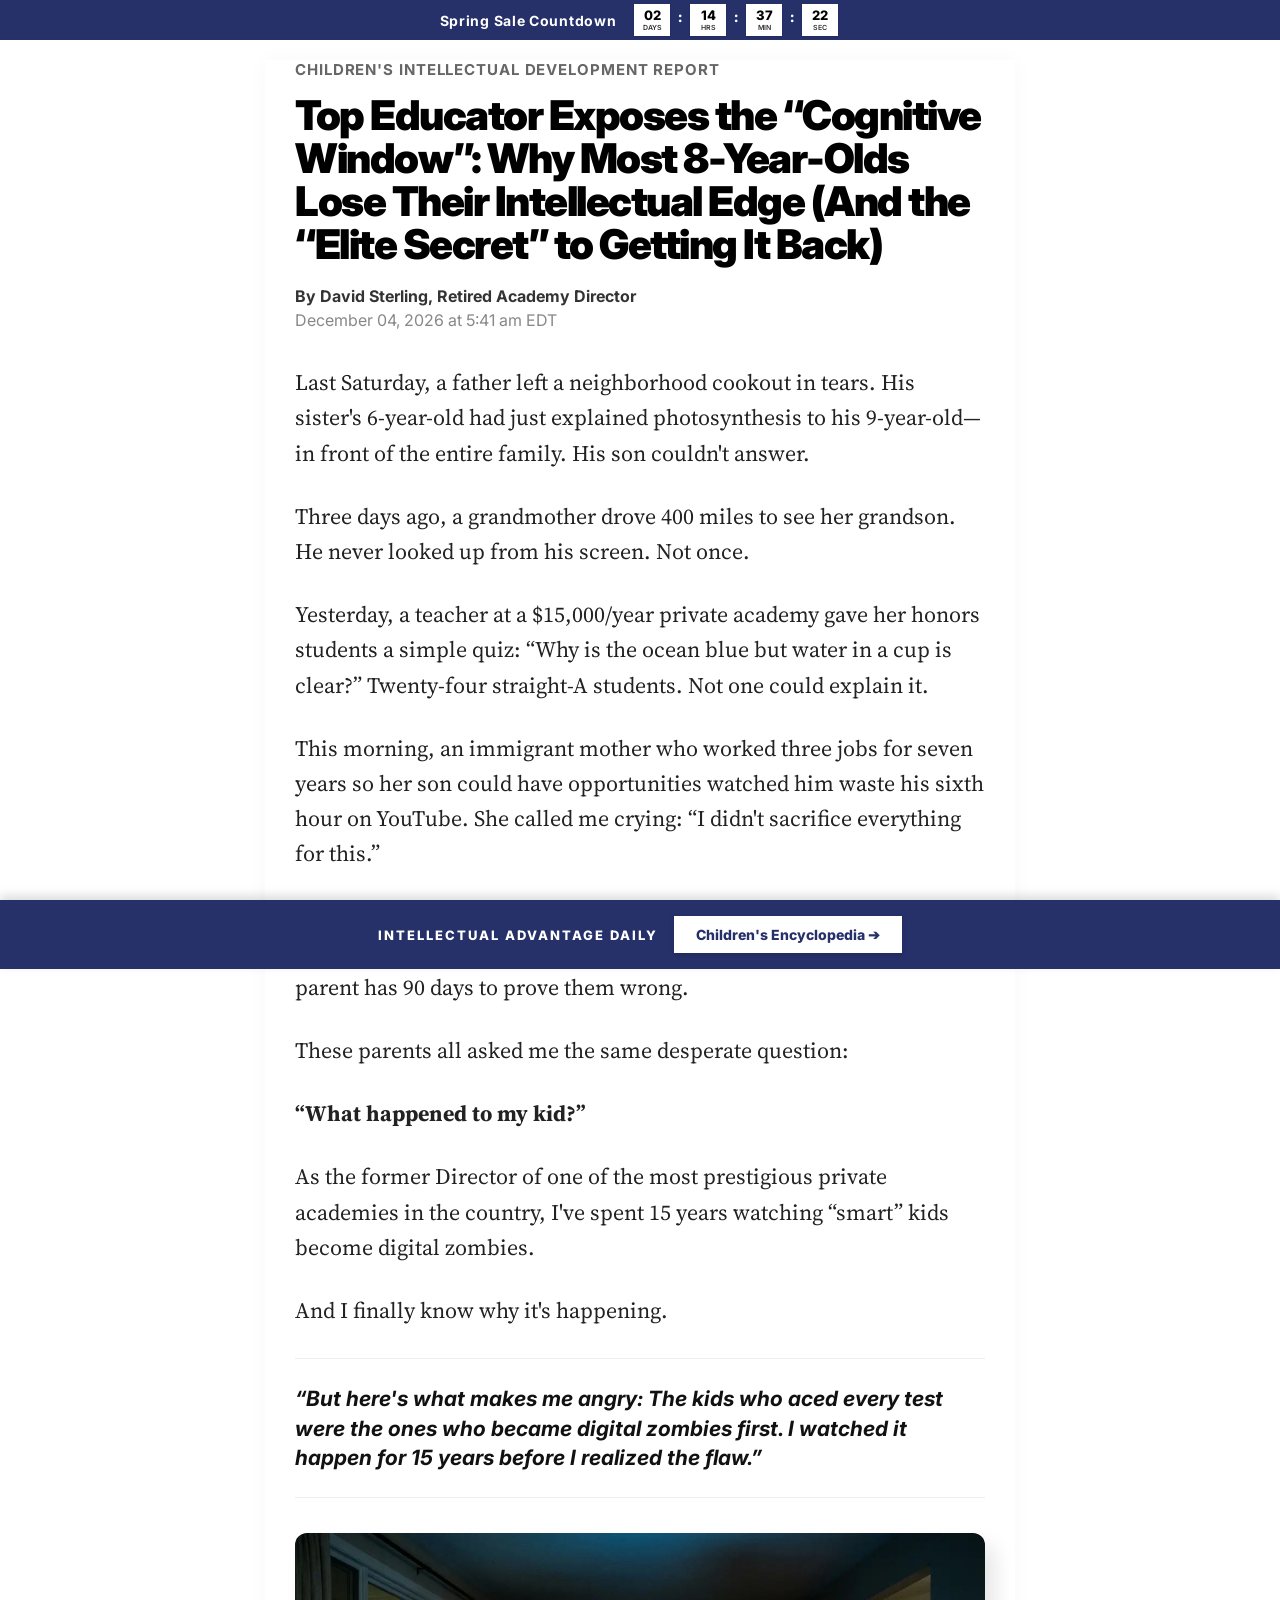
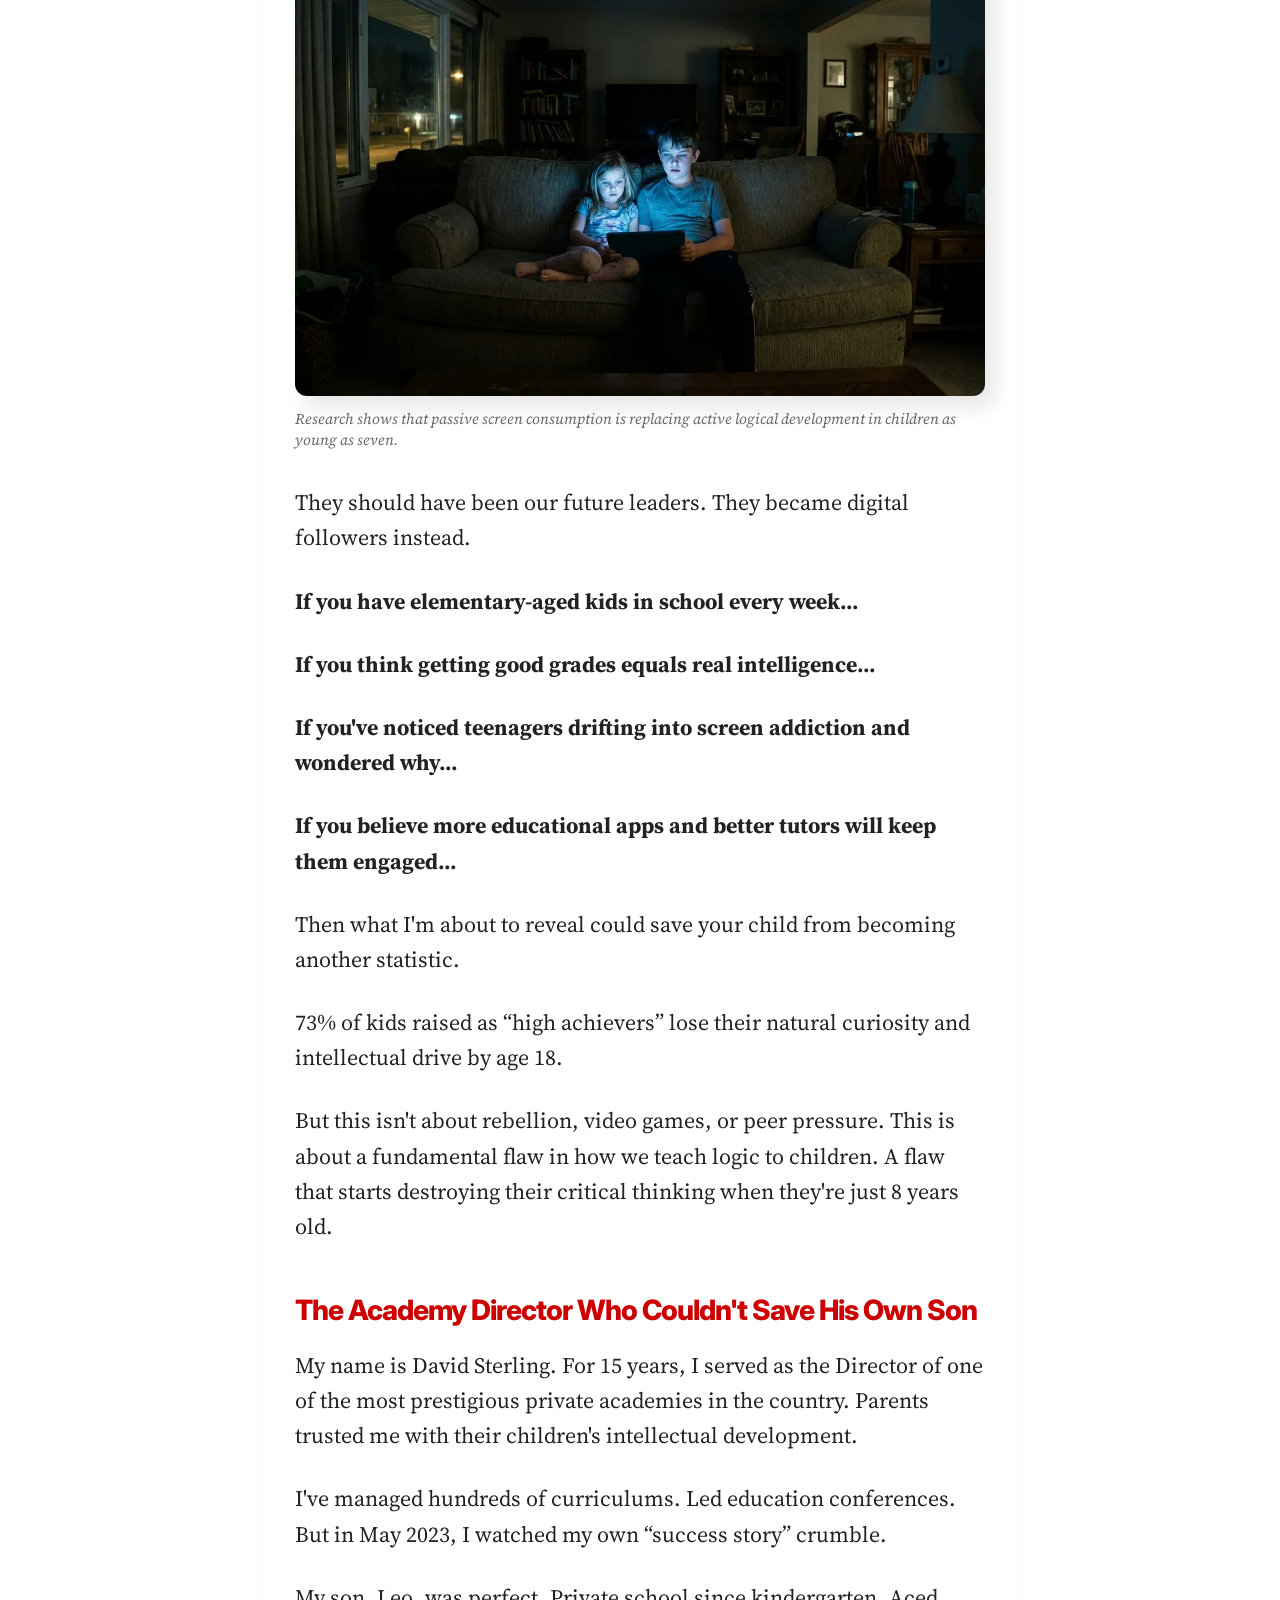
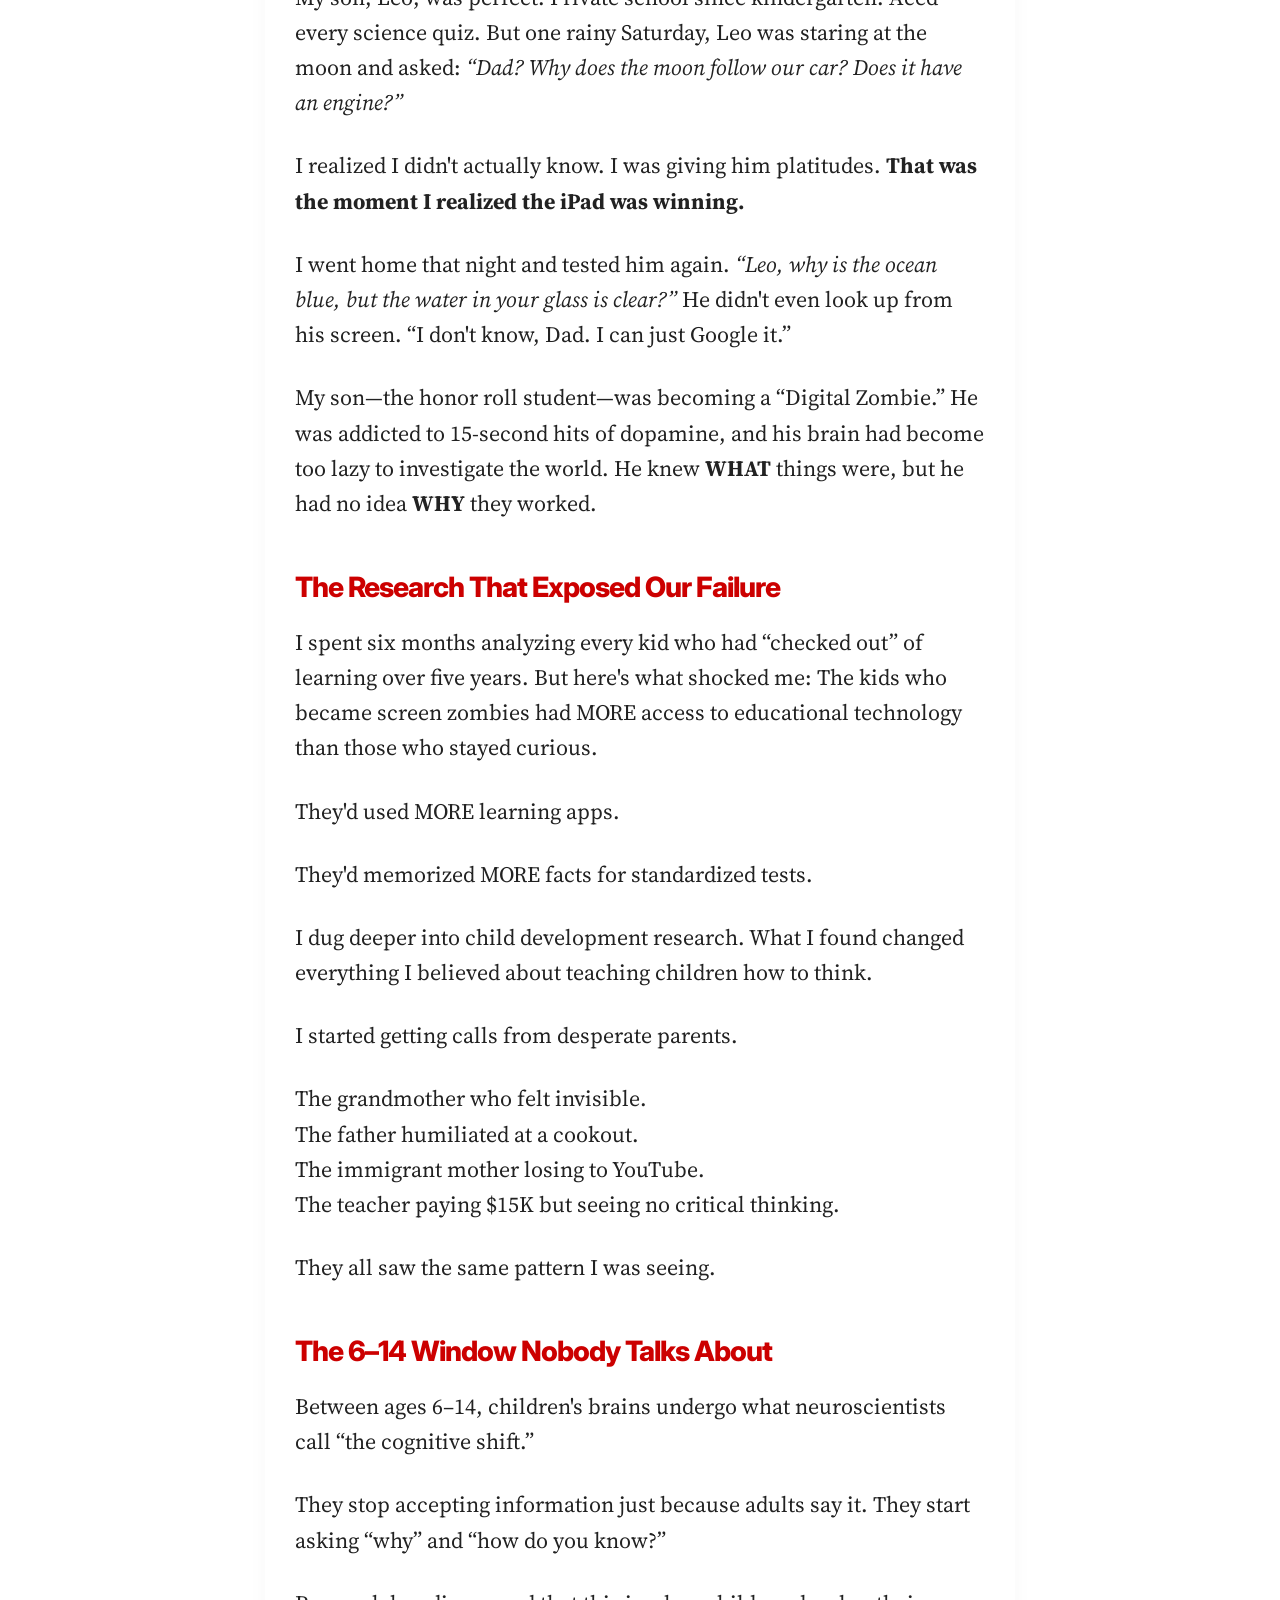
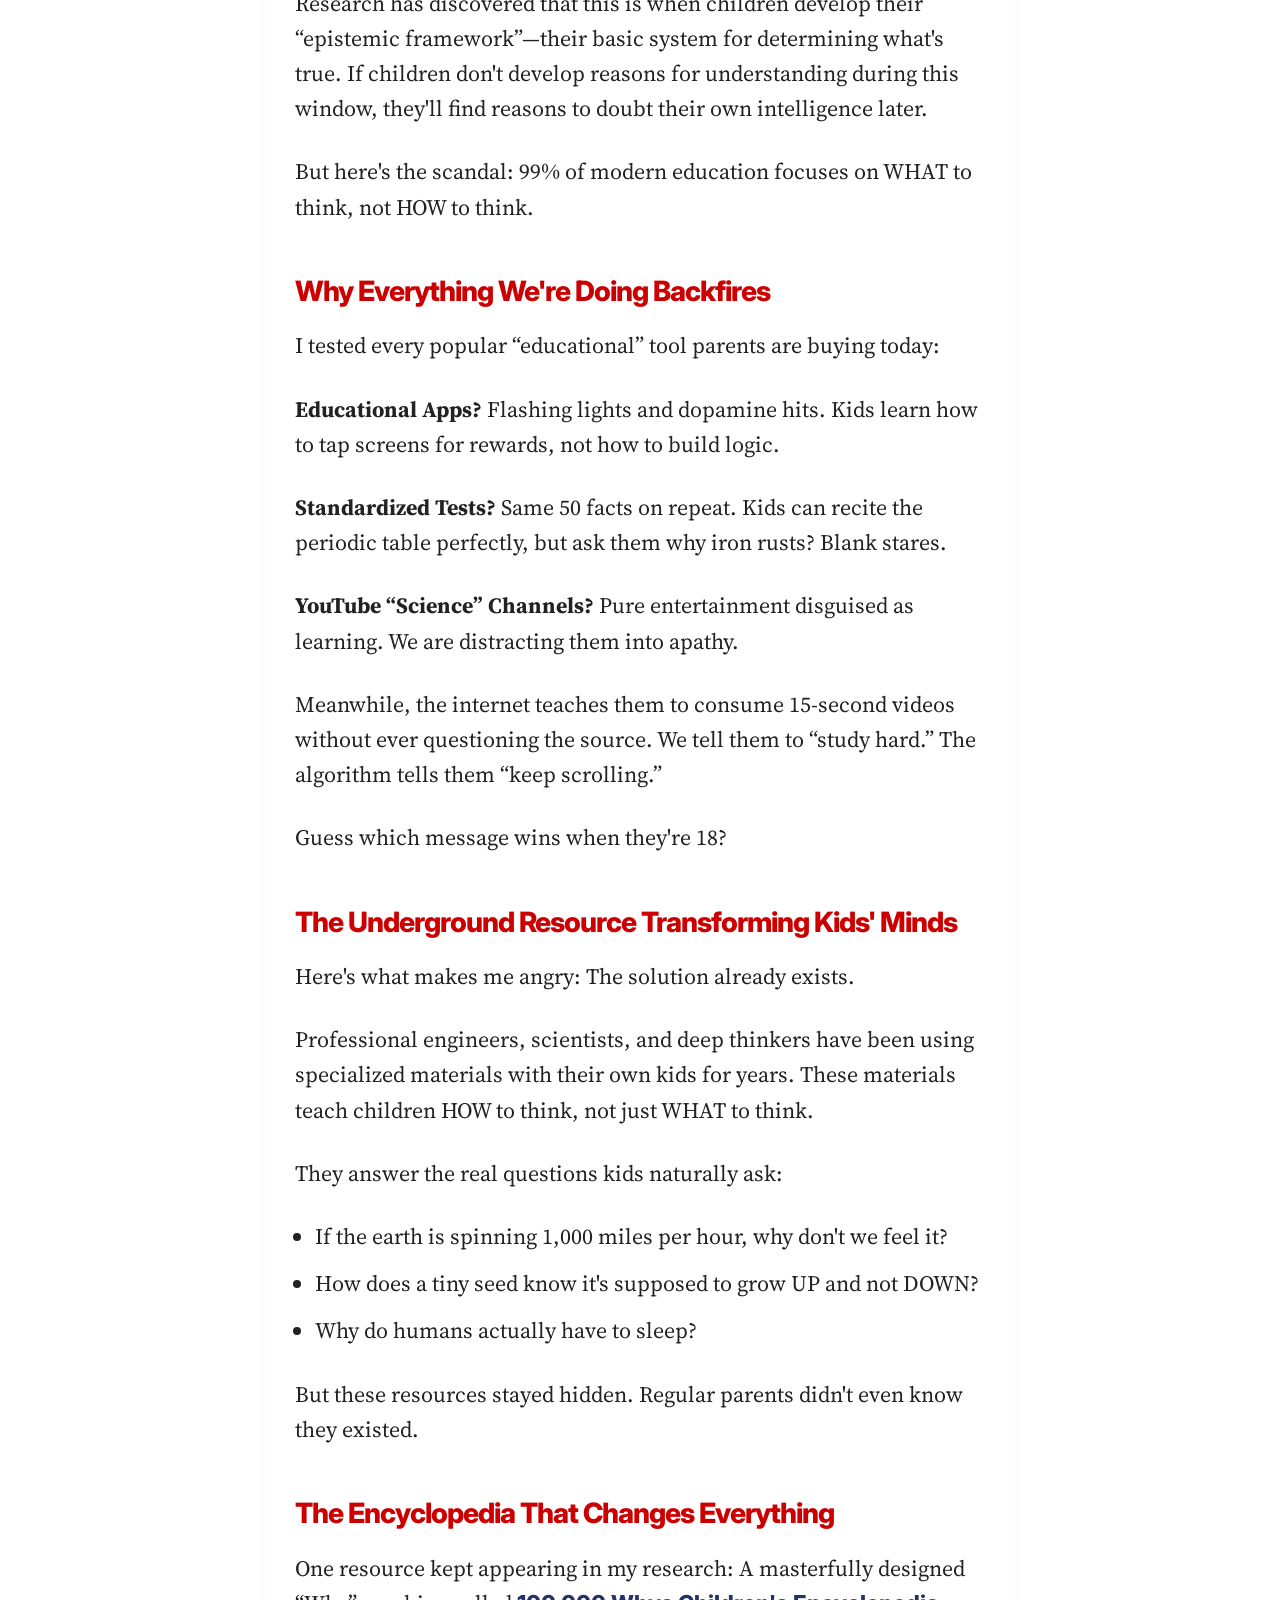
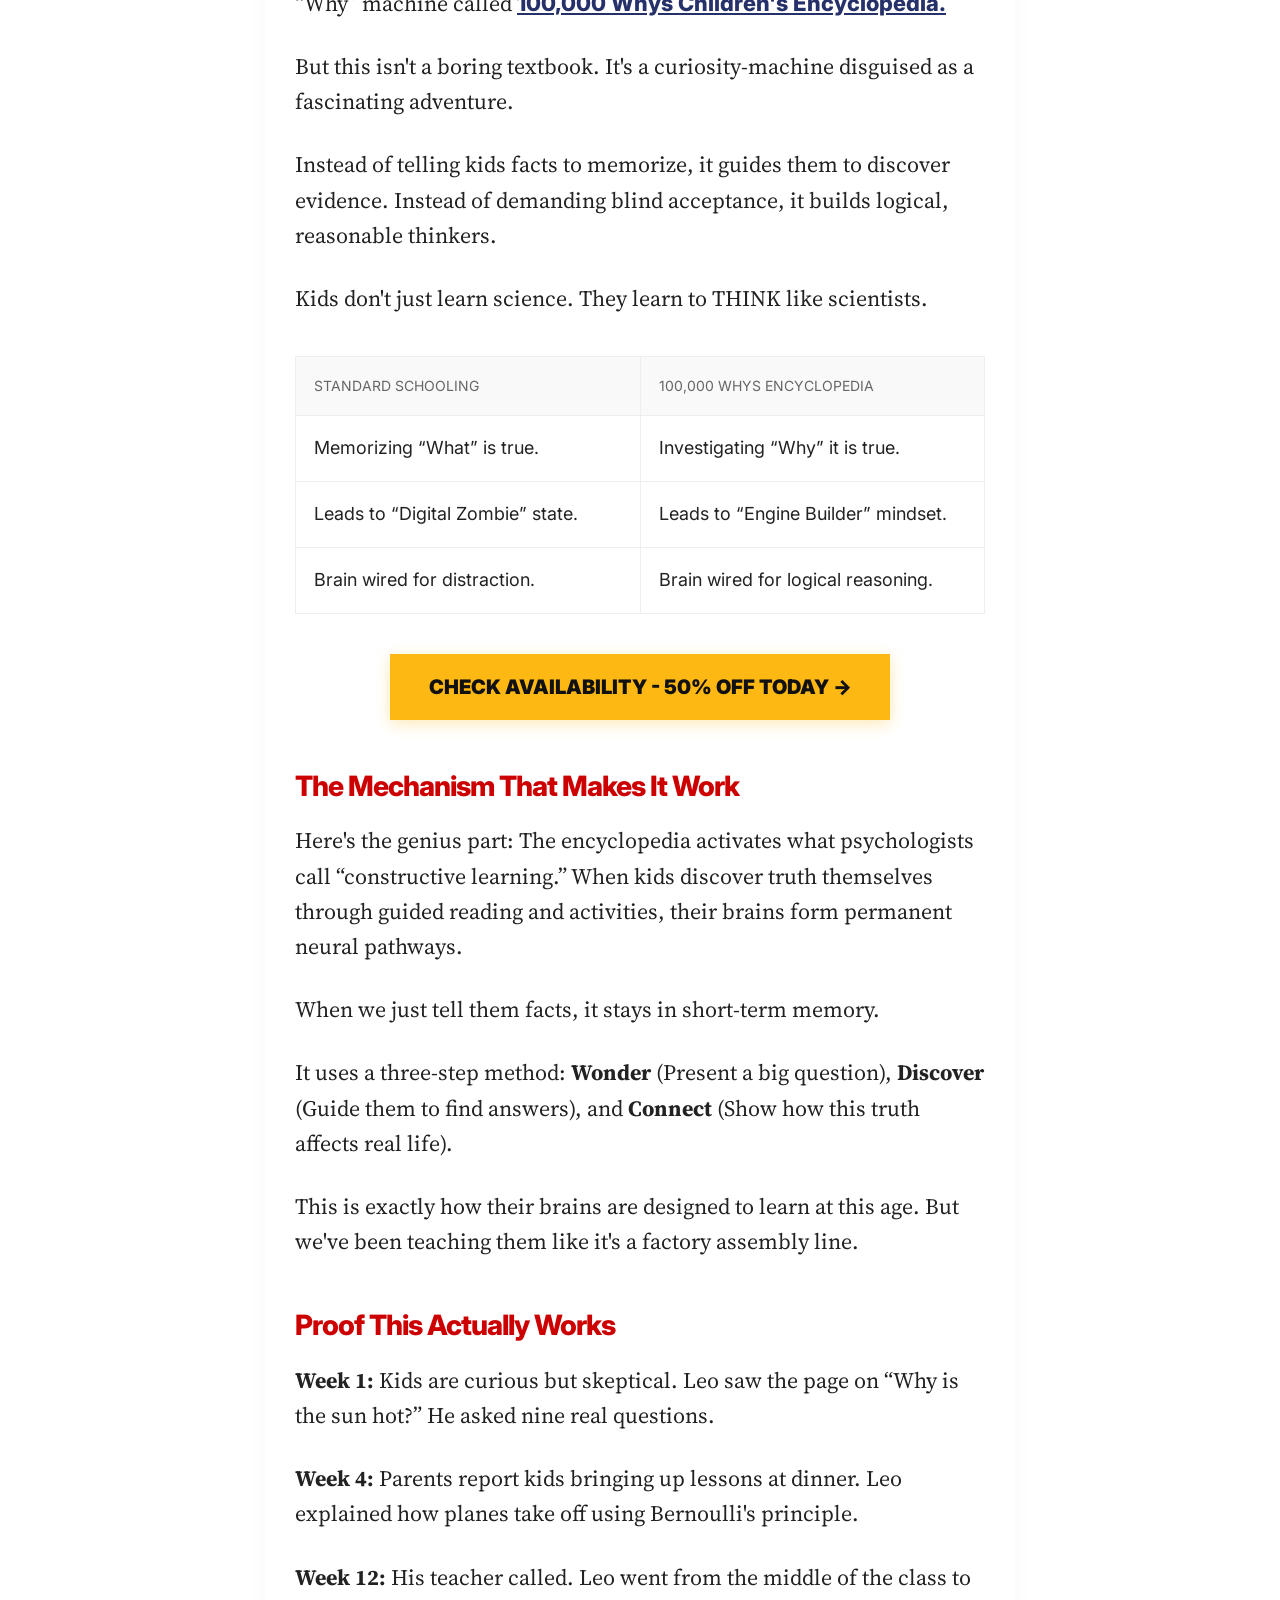
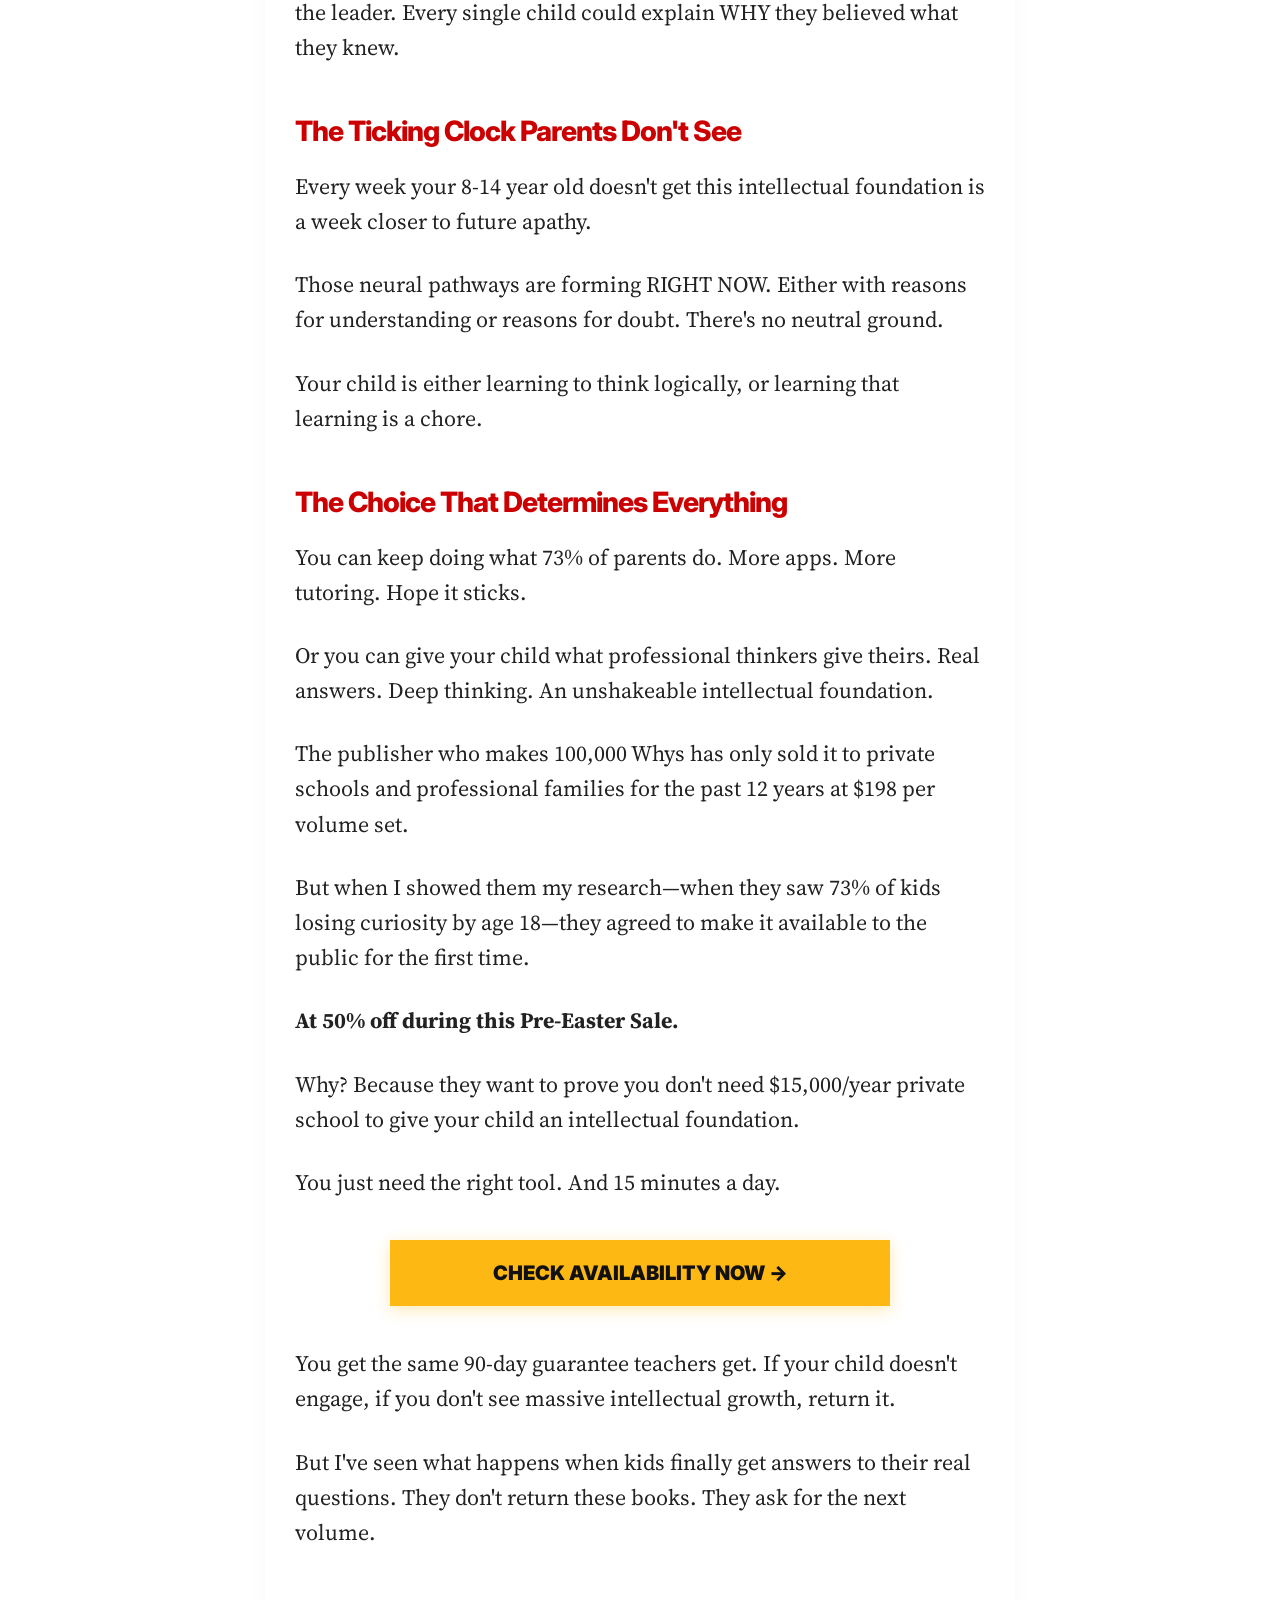
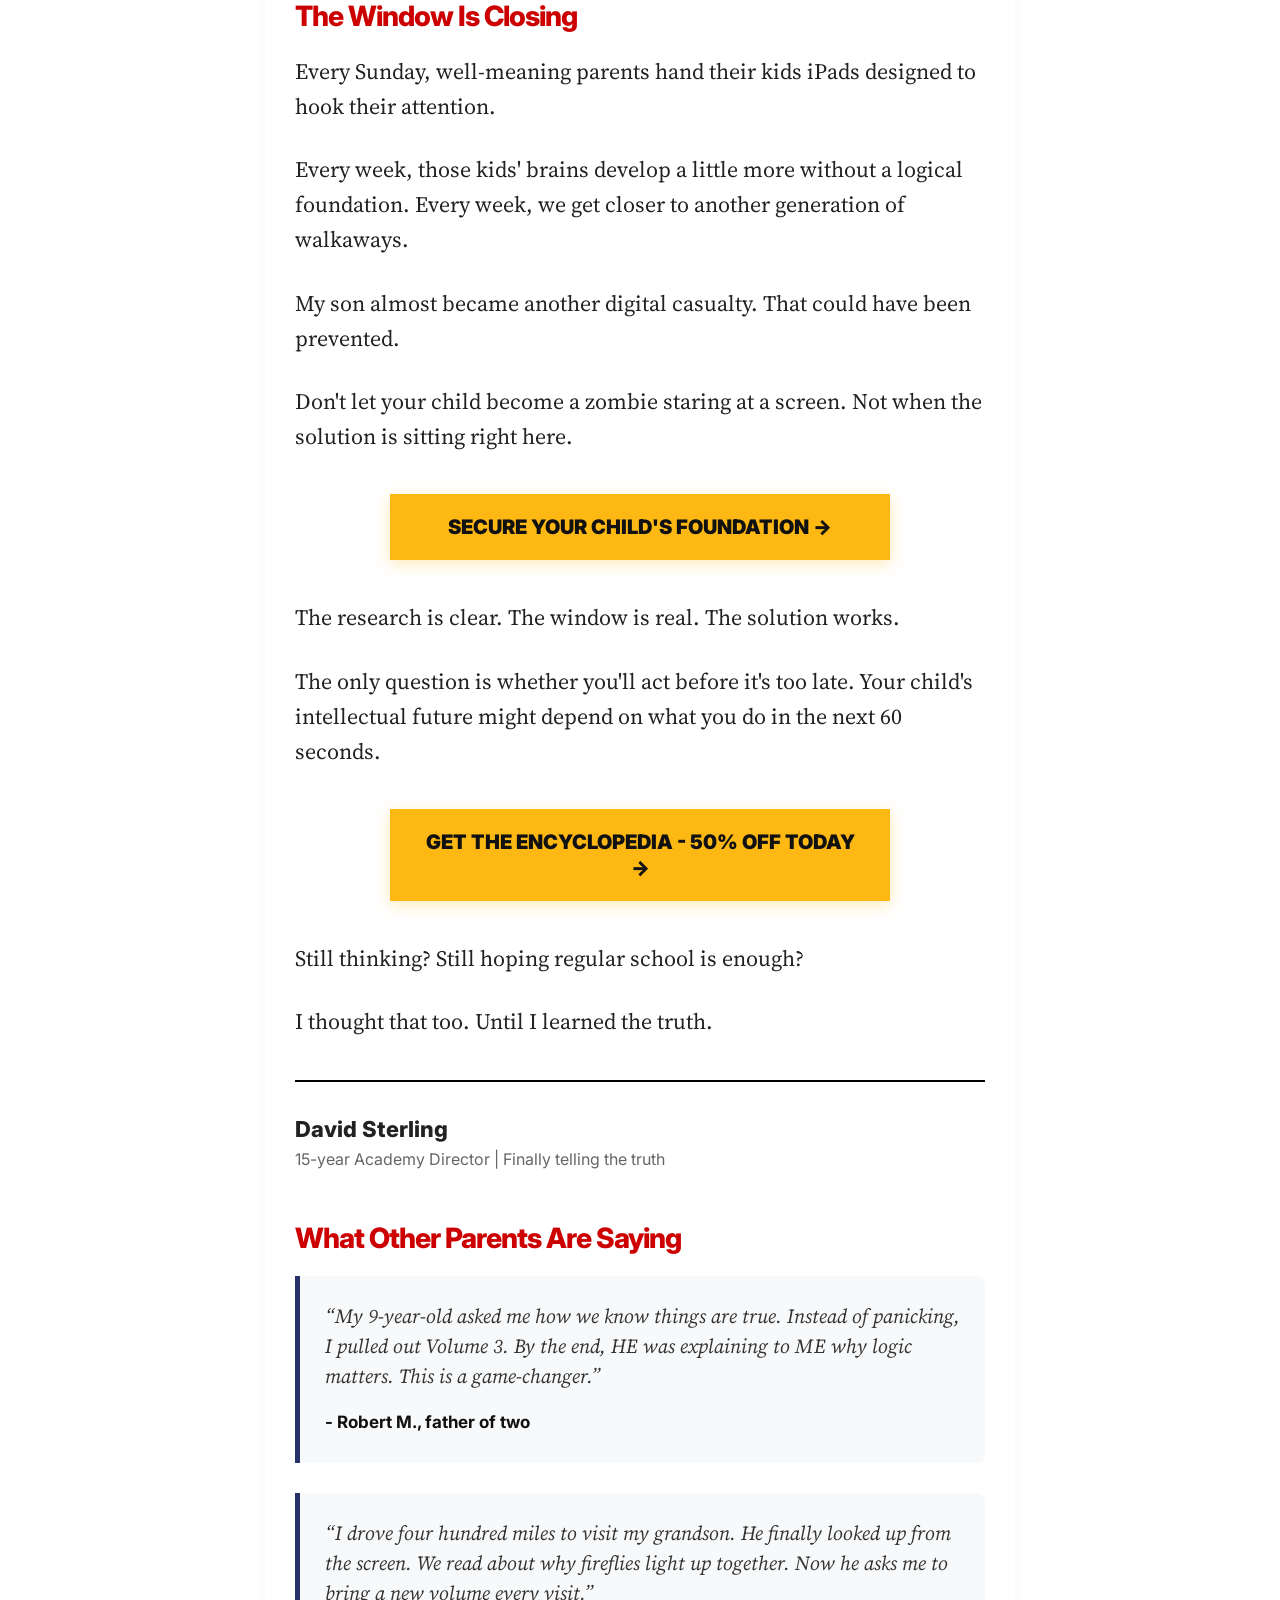
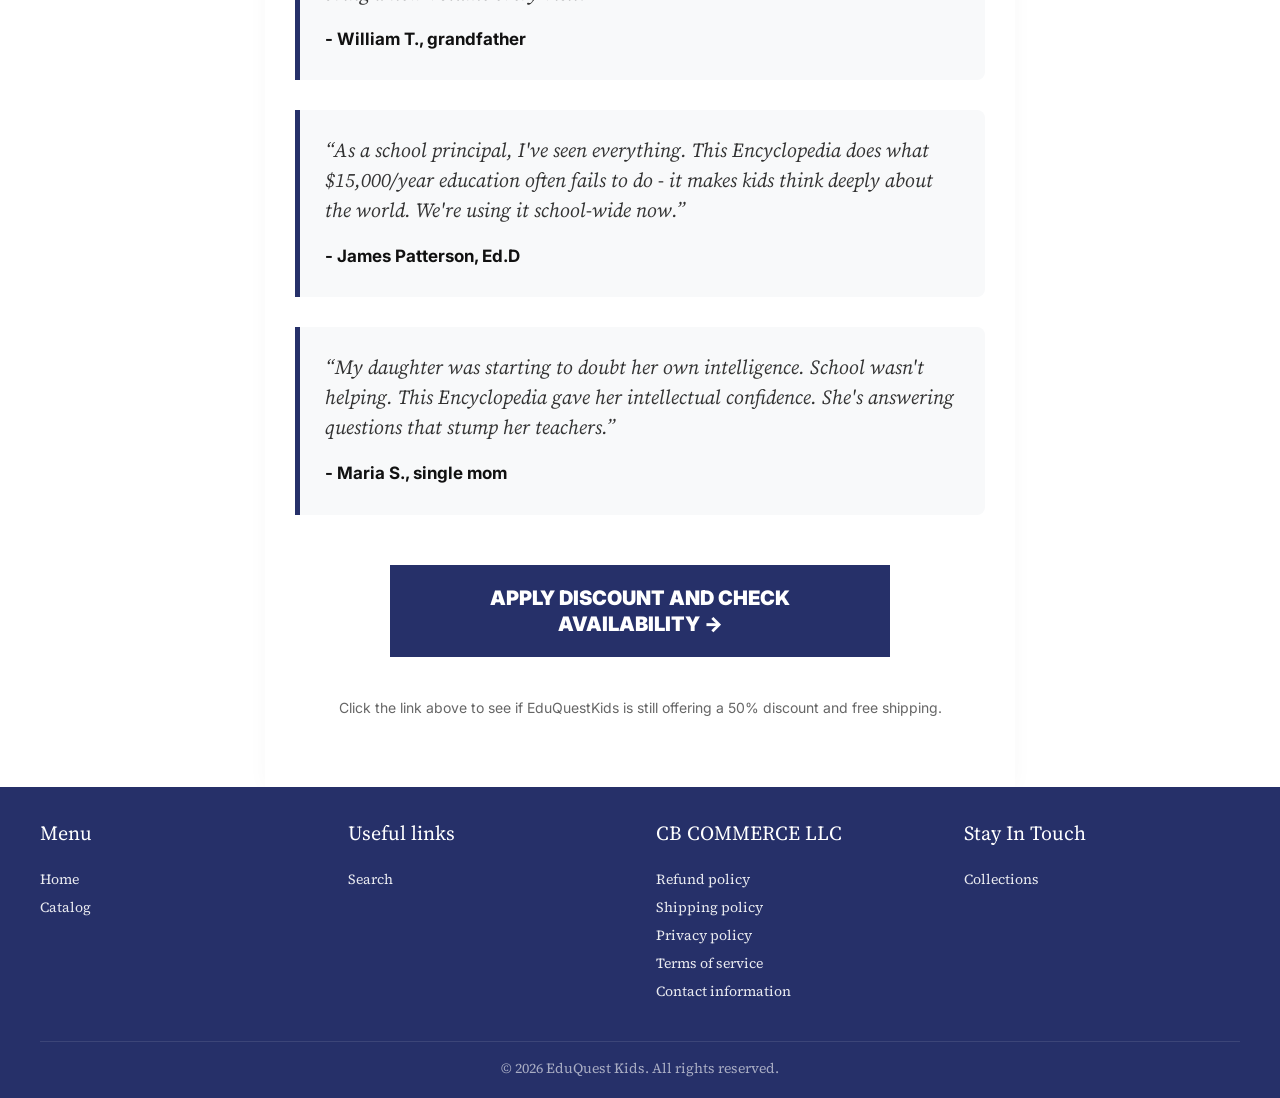
==== index.html @ 8c5467b7 "Initial commit" ====
<!DOCTYPE html>
<html lang="en">
<head>
  <meta charset="UTF-8">
  <meta name="viewport" content="width=device-width, initial-scale=1.0">
  <title>Intellectual Advantage Daily | EduQuest Kids</title>
  <meta name="description" content="Top Educator Exposes the Cognitive Window: Why Most 8-Year-Olds Lose Their Intellectual Edge">
  <link rel="stylesheet" href="css/style.css">
</head>
<body>

  <!-- Countdown Bar -->
  <div class="countdown-bar">
    <a href="https://eduquestkids.com/products/childrens-encyclopedia-100-000-whys-build-your-childs-ultimate-brain">
      <div class="countdown-inner">
        <div class="countdown-content">
          <span class="countdown-label">Spring Sale Countdown</span>
          <div class="timer-part">
            <div class="time-box">
              <span class="time-number">02</span>
              <span class="time-unit">Days</span>
            </div>
          </div>
          <span class="countdown-sep">:</span>
          <div class="timer-part">
            <div class="time-box">
              <span class="time-number">14</span>
              <span class="time-unit">Hrs</span>
            </div>
          </div>
          <span class="countdown-sep">:</span>
          <div class="timer-part">
            <div class="time-box">
              <span class="time-number">37</span>
              <span class="time-unit">Min</span>
            </div>
          </div>
          <span class="countdown-sep">:</span>
          <div class="timer-part">
            <div class="time-box">
              <span class="time-number">22</span>
              <span class="time-unit">Sec</span>
            </div>
          </div>
        </div>
      </div>
    </a>
  </div>

  <!-- Main Content Wrapper -->
  <div class="content-wrapper">
    <main class="main-content">

      <!-- Tag -->
      <span class="article-tag">Children's Intellectual Development Report</span>

      <!-- Headline -->
      <h1 class="headline">Top Educator Exposes the &ldquo;Cognitive Window&rdquo;: Why Most 8-Year-Olds Lose Their Intellectual Edge (And the &ldquo;Elite Secret&rdquo; to Getting It Back)</h1>

      <!-- Meta -->
      <div class="article-meta">
        <strong>By David Sterling, Retired Academy Director</strong>
        <span class="date" id="article-date"></span>
      </div>

      <!-- Opening paragraphs -->
      <div class="body-text">
        <p>Last Saturday, a father left a neighborhood cookout in tears. His sister's 6-year-old had just explained photosynthesis to his 9-year-old&mdash;in front of the entire family. His son couldn't answer.</p>

        <p>Three days ago, a grandmother drove 400 miles to see her grandson. He never looked up from his screen. Not once.</p>

        <p>Yesterday, a teacher at a $15,000/year private academy gave her honors students a simple quiz: &ldquo;Why is the ocean blue but water in a cup is clear?&rdquo; Twenty-four straight-A students. Not one could explain it.</p>

        <p>This morning, an immigrant mother who worked three jobs for seven years so her son could have opportunities watched him waste his sixth hour on YouTube. She called me crying: &ldquo;I didn't sacrifice everything for this.&rdquo;</p>

        <p>Last week, a parent got a call from their daughter's teacher: &ldquo;I'm recommending we hold Emma back. She can't think critically.&rdquo; The parent has 90 days to prove them wrong.</p>

        <p>These parents all asked me the same desperate question:</p>

        <p><strong>&ldquo;What happened to my kid?&rdquo;</strong></p>

        <p>As the former Director of one of the most prestigious private academies in the country, I've spent 15 years watching &ldquo;smart&rdquo; kids become digital zombies.</p>

        <p>And I finally know why it's happening.</p>
      </div>

      <!-- Quote Box -->
      <blockquote>&ldquo;But here's what makes me angry: The kids who aced every test were the ones who became digital zombies first. I watched it happen for 15 years before I realized the flaw.&rdquo;</blockquote>

      <!-- Image -->
      <figure class="article-image">
        <img src="images/kids-tablets.webp" alt="Kids looking at tablets" width="690" height="463">
        <figcaption>Research shows that passive screen consumption is replacing active logical development in children as young as seven.</figcaption>
      </figure>

      <!-- Main body content -->
      <div class="body-text">
        <p>They should have been our future leaders. They became digital followers instead.</p>

        <p><strong>If you have elementary-aged kids in school every week...</strong></p>
        <p><strong>If you think getting good grades equals real intelligence...</strong></p>
        <p><strong>If you've noticed teenagers drifting into screen addiction and wondered why...</strong></p>
        <p><strong>If you believe more educational apps and better tutors will keep them engaged...</strong></p>

        <p>Then what I'm about to reveal could save your child from becoming another statistic.</p>

        <p>73% of kids raised as &ldquo;high achievers&rdquo; lose their natural curiosity and intellectual drive by age 18.</p>

        <p>But this isn't about rebellion, video games, or peer pressure. This is about a fundamental flaw in how we teach logic to children. A flaw that starts destroying their critical thinking when they're just 8 years old.</p>

        <h2 class="subheading">The Academy Director Who Couldn't Save His Own Son</h2>

        <p>My name is David Sterling. For 15 years, I served as the Director of one of the most prestigious private academies in the country. Parents trusted me with their children's intellectual development.</p>

        <p>I've managed hundreds of curriculums. Led education conferences. But in May 2023, I watched my own &ldquo;success story&rdquo; crumble.</p>

        <p>My son, Leo, was perfect. Private school since kindergarten. Aced every science quiz. But one rainy Saturday, Leo was staring at the moon and asked: <em>&ldquo;Dad? Why does the moon follow our car? Does it have an engine?&rdquo;</em></p>

        <p>I realized I didn't actually know. I was giving him platitudes. <strong>That was the moment I realized the iPad was winning.</strong></p>

        <p>I went home that night and tested him again. <em>&ldquo;Leo, why is the ocean blue, but the water in your glass is clear?&rdquo;</em> He didn't even look up from his screen. &ldquo;I don't know, Dad. I can just Google it.&rdquo;</p>

        <p>My son&mdash;the honor roll student&mdash;was becoming a &ldquo;Digital Zombie.&rdquo; He was addicted to 15-second hits of dopamine, and his brain had become too lazy to investigate the world. He knew <strong>WHAT</strong> things were, but he had no idea <strong>WHY</strong> they worked.</p>

        <h2 class="subheading">The Research That Exposed Our Failure</h2>

        <p>I spent six months analyzing every kid who had &ldquo;checked out&rdquo; of learning over five years. But here's what shocked me: The kids who became screen zombies had MORE access to educational technology than those who stayed curious.</p>

        <p>They'd used MORE learning apps.</p>
        <p>They'd memorized MORE facts for standardized tests.</p>

        <p>I dug deeper into child development research. What I found changed everything I believed about teaching children how to think.</p>

        <p>I started getting calls from desperate parents.</p>

        <p>The grandmother who felt invisible.<br>
        The father humiliated at a cookout.<br>
        The immigrant mother losing to YouTube.<br>
        The teacher paying $15K but seeing no critical thinking.</p>

        <p>They all saw the same pattern I was seeing.</p>

        <h2 class="subheading">The 6&ndash;14 Window Nobody Talks About</h2>

        <p>Between ages 6&ndash;14, children's brains undergo what neuroscientists call &ldquo;the cognitive shift.&rdquo;</p>

        <p>They stop accepting information just because adults say it. They start asking &ldquo;why&rdquo; and &ldquo;how do you know?&rdquo;</p>

        <p>Research has discovered that this is when children develop their &ldquo;epistemic framework&rdquo;&mdash;their basic system for determining what's true. If children don't develop reasons for understanding during this window, they'll find reasons to doubt their own intelligence later.</p>

        <p>But here's the scandal: 99% of modern education focuses on WHAT to think, not HOW to think.</p>

        <h2 class="subheading">Why Everything We're Doing Backfires</h2>

        <p>I tested every popular &ldquo;educational&rdquo; tool parents are buying today:</p>

        <p><strong>Educational Apps?</strong> Flashing lights and dopamine hits. Kids learn how to tap screens for rewards, not how to build logic.</p>

        <p><strong>Standardized Tests?</strong> Same 50 facts on repeat. Kids can recite the periodic table perfectly, but ask them why iron rusts? Blank stares.</p>

        <p><strong>YouTube &ldquo;Science&rdquo; Channels?</strong> Pure entertainment disguised as learning. We are distracting them into apathy.</p>

        <p>Meanwhile, the internet teaches them to consume 15-second videos without ever questioning the source. We tell them to &ldquo;study hard.&rdquo; The algorithm tells them &ldquo;keep scrolling.&rdquo;</p>

        <p>Guess which message wins when they're 18?</p>

        <h2 class="subheading">The Underground Resource Transforming Kids' Minds</h2>

        <p>Here's what makes me angry: The solution already exists.</p>

        <p>Professional engineers, scientists, and deep thinkers have been using specialized materials with their own kids for years. These materials teach children HOW to think, not just WHAT to think.</p>

        <p>They answer the real questions kids naturally ask:</p>
        <ul>
          <li>If the earth is spinning 1,000 miles per hour, why don't we feel it?</li>
          <li>How does a tiny seed know it's supposed to grow UP and not DOWN?</li>
          <li>Why do humans actually have to sleep?</li>
        </ul>

        <p>But these resources stayed hidden. Regular parents didn't even know they existed.</p>

        <h2 class="subheading">The Encyclopedia That Changes Everything</h2>

        <p>One resource kept appearing in my research: A masterfully designed &ldquo;Why&rdquo; machine called <a class="text-link" href="https://eduquestkids.com/products/childrens-encyclopedia-100-000-whys-build-your-childs-ultimate-brain">100,000 Whys Children's Encyclopedia.</a></p>

        <p>But this isn't a boring textbook. It's a curiosity-machine disguised as a fascinating adventure.</p>

        <p>Instead of telling kids facts to memorize, it guides them to discover evidence. Instead of demanding blind acceptance, it builds logical, reasonable thinkers.</p>

        <p>Kids don't just learn science. They learn to THINK like scientists.</p>

        <!-- Comparison Table -->
        <table class="comparison-table">
          <thead>
            <tr>
              <th>Standard Schooling</th>
              <th>100,000 Whys Encyclopedia</th>
            </tr>
          </thead>
          <tbody>
            <tr>
              <td>Memorizing &ldquo;What&rdquo; is true.</td>
              <td>Investigating &ldquo;Why&rdquo; it is true.</td>
            </tr>
            <tr>
              <td>Leads to &ldquo;Digital Zombie&rdquo; state.</td>
              <td>Leads to &ldquo;Engine Builder&rdquo; mindset.</td>
            </tr>
            <tr>
              <td>Brain wired for distraction.</td>
              <td>Brain wired for logical reasoning.</td>
            </tr>
          </tbody>
        </table>

        <!-- CTA 1 -->
        <div class="cta-wrapper">
          <a class="cta-btn gold" href="https://eduquestkids.com/products/childrens-encyclopedia-100-000-whys-build-your-childs-ultimate-brain">CHECK AVAILABILITY - 50% OFF TODAY &rarr;</a>
        </div>

        <h2 class="subheading">The Mechanism That Makes It Work</h2>

        <p>Here's the genius part: The encyclopedia activates what psychologists call &ldquo;constructive learning.&rdquo; When kids discover truth themselves through guided reading and activities, their brains form permanent neural pathways.</p>

        <p>When we just tell them facts, it stays in short-term memory.</p>

        <p>It uses a three-step method: <strong>Wonder</strong> (Present a big question), <strong>Discover</strong> (Guide them to find answers), and <strong>Connect</strong> (Show how this truth affects real life).</p>

        <p>This is exactly how their brains are designed to learn at this age. But we've been teaching them like it's a factory assembly line.</p>

        <h2 class="subheading">Proof This Actually Works</h2>

        <p><strong>Week 1:</strong> Kids are curious but skeptical. Leo saw the page on &ldquo;Why is the sun hot?&rdquo; He asked nine real questions.</p>
        <p><strong>Week 4:</strong> Parents report kids bringing up lessons at dinner. Leo explained how planes take off using Bernoulli's principle.</p>
        <p><strong>Week 12:</strong> His teacher called. Leo went from the middle of the class to the leader. Every single child could explain WHY they believed what they knew.</p>

        <h2 class="subheading">The Ticking Clock Parents Don't See</h2>

        <p>Every week your 8-14 year old doesn't get this intellectual foundation is a week closer to future apathy.</p>

        <p>Those neural pathways are forming RIGHT NOW. Either with reasons for understanding or reasons for doubt. There's no neutral ground.</p>

        <p>Your child is either learning to think logically, or learning that learning is a chore.</p>

        <h2 class="subheading">The Choice That Determines Everything</h2>

        <p>You can keep doing what 73% of parents do. More apps. More tutoring. Hope it sticks.</p>

        <p>Or you can give your child what professional thinkers give theirs. Real answers. Deep thinking. An unshakeable intellectual foundation.</p>

        <p>The publisher who makes 100,000 Whys has only sold it to private schools and professional families for the past 12 years at $198 per volume set.</p>

        <p>But when I showed them my research&mdash;when they saw 73% of kids losing curiosity by age 18&mdash;they agreed to make it available to the public for the first time.</p>

        <p><strong>At 50% off during this Pre-Easter Sale.</strong></p>

        <p>Why? Because they want to prove you don't need $15,000/year private school to give your child an intellectual foundation.</p>

        <p>You just need the right tool. And 15 minutes a day.</p>

        <!-- CTA 2 -->
        <div class="cta-wrapper">
          <a class="cta-btn gold" href="https://eduquestkids.com/products/childrens-encyclopedia-100-000-whys-build-your-childs-ultimate-brain">CHECK AVAILABILITY NOW &rarr;</a>
        </div>

        <p>You get the same 90-day guarantee teachers get. If your child doesn't engage, if you don't see massive intellectual growth, return it.</p>

        <p>But I've seen what happens when kids finally get answers to their real questions. They don't return these books. They ask for the next volume.</p>

        <h2 class="subheading">The Window Is Closing</h2>

        <p>Every Sunday, well-meaning parents hand their kids iPads designed to hook their attention.</p>

        <p>Every week, those kids' brains develop a little more without a logical foundation. Every week, we get closer to another generation of walkaways.</p>

        <p>My son almost became another digital casualty. That could have been prevented.</p>

        <p>Don't let your child become a zombie staring at a screen. Not when the solution is sitting right here.</p>

        <!-- CTA 3 -->
        <div class="cta-wrapper">
          <a class="cta-btn gold" href="https://eduquestkids.com/products/childrens-encyclopedia-100-000-whys-build-your-childs-ultimate-brain">SECURE YOUR CHILD'S FOUNDATION &rarr;</a>
        </div>

        <p>The research is clear. The window is real. The solution works.</p>

        <p>The only question is whether you'll act before it's too late. Your child's intellectual future might depend on what you do in the next 60 seconds.</p>

        <!-- CTA 4 -->
        <div class="cta-wrapper">
          <a class="cta-btn gold" href="https://eduquestkids.com/products/childrens-encyclopedia-100-000-whys-build-your-childs-ultimate-brain">GET THE ENCYCLOPEDIA - 50% OFF TODAY &rarr;</a>
        </div>

        <p>Still thinking? Still hoping regular school is enough?</p>
        <p>I thought that too. Until I learned the truth.</p>

        <!-- Signature -->
        <div class="signature">
          <h4>David Sterling</h4>
          <p>15-year Academy Director | Finally telling the truth</p>
        </div>

        <!-- Testimonials -->
        <h2 class="subheading">What Other Parents Are Saying</h2>

        <div class="testimonial-card">
          <span class="text">&ldquo;My 9-year-old asked me how we know things are true. Instead of panicking, I pulled out Volume 3. By the end, HE was explaining to ME why logic matters. This is a game-changer.&rdquo;</span>
          <span class="author">- Robert M., father of two</span>
        </div>

        <div class="testimonial-card">
          <span class="text">&ldquo;I drove four hundred miles to visit my grandson. He finally looked up from the screen. We read about why fireflies light up together. Now he asks me to bring a new volume every visit.&rdquo;</span>
          <span class="author">- William T., grandfather</span>
        </div>

        <div class="testimonial-card">
          <span class="text">&ldquo;As a school principal, I've seen everything. This Encyclopedia does what $15,000/year education often fails to do - it makes kids think deeply about the world. We're using it school-wide now.&rdquo;</span>
          <span class="author">- James Patterson, Ed.D</span>
        </div>

        <div class="testimonial-card">
          <span class="text">&ldquo;My daughter was starting to doubt her own intelligence. School wasn't helping. This Encyclopedia gave her intellectual confidence. She's answering questions that stump her teachers.&rdquo;</span>
          <span class="author">- Maria S., single mom</span>
        </div>

        <!-- CTA 5 (navy) -->
        <div class="cta-wrapper" style="margin-top: 50px;">
          <a class="cta-btn navy" href="https://eduquestkids.com/products/childrens-encyclopedia-100-000-whys-build-your-childs-ultimate-brain">APPLY DISCOUNT AND CHECK AVAILABILITY &rarr;</a>
        </div>

        <p style="margin-top: 16px; text-align: center; font-family: 'Inter', sans-serif; font-size: 14px; color: #666;">Click the link above to see if EduQuestKids is still offering a 50% discount and free shipping.</p>
      </div>
    </main>
  </div>

  <!-- Masthead (sticky bottom bar) -->
  <header id="masthead" class="masthead">
    <div class="masthead-inner">
      <span class="masthead-label">Intellectual Advantage Daily</span>
      <a class="masthead-btn" href="https://eduquestkids.com/products/childrens-encyclopedia-100-000-whys-build-your-childs-ultimate-brain">Children's Encyclopedia &#10132;</a>
    </div>
  </header>

  <!-- Footer -->
  <footer class="site-footer">
    <div class="footer-grid">
      <div>
        <h3>Menu</h3>
        <ul>
          <li><a href="/">Home</a></li>
          <li><a href="/collections/all">Catalog</a></li>
        </ul>
      </div>
      <div>
        <h3>Useful links</h3>
        <ul>
          <li><a href="/search">Search</a></li>
        </ul>
      </div>
      <div>
        <h3>CB COMMERCE LLC</h3>
        <ul>
          <li><a href="/policies/refund-policy">Refund policy</a></li>
          <li><a href="/policies/shipping-policy">Shipping policy</a></li>
          <li><a href="/policies/privacy-policy">Privacy policy</a></li>
          <li><a href="/policies/terms-of-service">Terms of service</a></li>
          <li><a href="/policies/contact-information">Contact information</a></li>
        </ul>
      </div>
      <div>
        <h3>Stay In Touch</h3>
        <ul>
          <li><a href="/collections/all">Collections</a></li>
        </ul>
      </div>
    </div>
    <div class="footer-bottom">&copy; 2026 EduQuest Kids. All rights reserved.</div>
  </footer>

  <script src="js/main.js"></script>
</body>
</html>
---- css/style.css ----
@import url('https://fonts.googleapis.com/css2?family=Inter:wght@400;700;800;900&family=Source+Serif+4:ital,wght@0,400;0,700;1,400;1,700&display=swap');

:root {
  --navy: #263069;
  --navy-dark: #1a224d;
  --gold: #fdb813;
  --gold-hover: #fca311;
  --red: #cc0000;
  --text-primary: #1a1a1a;
  --text-body: #222222;
  --text-meta: #333333;
  --text-muted: #666666;
  --text-light: #888888;
  --bg-light: #f8f9fa;
  --bg-lighter: #f3f3f3;
  --border-light: #eeeeee;
}

* {
  margin: 0;
  padding: 0;
  box-sizing: border-box;
}

body {
  font-family: 'Source Serif 4', Georgia, serif;
  color: var(--text-body);
  background: #fff;
  -webkit-font-smoothing: antialiased;
}

a {
  color: inherit;
  text-decoration: none;
}

img {
  max-width: 100%;
  height: auto;
}

/* ── Countdown Bar ── */
.countdown-bar {
  background: var(--navy);
  width: 100%;
}

.countdown-bar a {
  display: block;
}

.countdown-inner {
  position: relative;
  overflow: hidden;
  text-align: center;
  padding: 4px 0;
}

.countdown-content {
  position: relative;
  z-index: 1;
  display: flex;
  flex-wrap: nowrap;
  align-items: center;
  justify-content: center;
  gap: 4px;
}

.countdown-label {
  margin-right: 12px;
  font-family: 'Inter', sans-serif;
  font-size: 14px;
  font-weight: 700;
  color: #fff;
  white-space: nowrap;
  letter-spacing: 0.05em;
}

.timer-part {
  display: flex;
  flex-direction: column;
  align-items: center;
  margin: 0 2px;
}

.time-box {
  display: flex;
  flex-direction: column;
  align-items: center;
  justify-content: center;
  width: 36px;
  height: 32px;
  background: #fff;
  padding: 2px;
  box-shadow: 0 1px 2px rgba(0, 0, 0, 0.1);
}

.time-number {
  font-family: 'Inter', sans-serif;
  font-size: 13px;
  font-weight: 800;
  line-height: 1;
  color: #000;
}

.time-unit {
  font-family: 'Inter', sans-serif;
  font-size: 7px;
  font-weight: 600;
  line-height: 1;
  text-transform: uppercase;
  color: #333;
  margin-top: 2px;
}

.countdown-sep {
  padding: 0 2px;
  margin-bottom: 6px;
  font-size: 14px;
  font-weight: 700;
  color: #fff;
}

/* ── Main Content Wrapper ── */
.content-wrapper {
  max-width: 750px;
  margin: 0 auto;
  background: #fff;
  box-shadow: 0 0 20px rgba(0, 0, 0, 0.03);
}

.main-content {
  padding: 0 30px 40px;
}

/* ── Tag ── */
.article-tag {
  display: block;
  margin-bottom: 15px;
  margin-top: 20px;
  font-family: 'Inter', sans-serif;
  font-size: 15px;
  font-weight: 700;
  text-transform: uppercase;
  color: var(--text-muted);
  letter-spacing: 0.06em;
}

/* ── Headline ── */
.headline {
  font-family: 'Inter', sans-serif;
  font-size: 41px;
  font-weight: 900;
  line-height: 1.05;
  color: #000;
  letter-spacing: -1.5px;
  margin-bottom: 20px;
}

/* ── Meta ── */
.article-meta {
  margin-bottom: 35px;
  font-family: 'Inter', sans-serif;
  font-size: 16px;
  color: var(--text-meta);
}

.article-meta strong {
  display: block;
}

.article-meta .date {
  display: block;
  margin-top: 4px;
  color: var(--text-light);
  font-weight: 400;
}

/* ── Body text ── */
.body-text {
  font-size: 22px;
  line-height: 1.6;
  color: var(--text-body);
}

.body-text p {
  margin-bottom: 28px;
}

/* ── Quote ── */
blockquote {
  border-top: 1px solid var(--border-light);
  border-bottom: 1px solid var(--border-light);
  padding: 25px 0;
  margin: 30px 0;
  font-family: 'Inter', sans-serif;
  font-size: 21px;
  font-weight: 700;
  font-style: italic;
  line-height: 1.4;
  color: #111;
  text-align: left;
}

/* ── Image ── */
.article-image {
  margin: 35px 0;
}

.article-image img {
  display: block;
  width: 100%;
  border-radius: 12px;
  box-shadow: 10px 12px 20px rgba(18, 18, 18, 0.1);
}

.article-image figcaption {
  font-size: 15px;
  font-style: italic;
  line-height: 1.4;
  color: var(--text-muted);
  margin-top: 12px;
}

/* ── Subheadings ── */
.subheading {
  font-family: 'Inter', sans-serif;
  font-size: 28px;
  font-weight: 800;
  color: var(--red);
  line-height: 1.2;
  letter-spacing: -1px;
  margin-top: 50px;
  margin-bottom: 20px;
}

/* ── CTA Button ── */
.cta-wrapper {
  margin: 40px 0;
  text-align: center;
}

.cta-btn {
  display: inline-block;
  width: 100%;
  max-width: 500px;
  font-family: 'Inter', sans-serif;
  font-weight: 900;
  font-size: 20px;
  text-transform: uppercase;
  line-height: 1.3;
  padding: 20px 30px;
  text-align: center;
  transition: transform 0.2s;
  text-decoration: none;
}

.cta-btn:hover {
  transform: scale(1.02);
}

.cta-btn.gold {
  background: var(--gold);
  color: #111;
  box-shadow: 0 4px 15px rgba(253, 184, 19, 0.3);
}

.cta-btn.gold:hover {
  background: var(--gold-hover);
}

.cta-btn.navy {
  background: var(--navy);
  color: #fff;
}

/* ── Comparison Table ── */
.comparison-table {
  width: 100%;
  border-collapse: collapse;
  margin: 40px 0;
  font-family: 'Inter', sans-serif;
  table-layout: fixed;
}

.comparison-table th {
  background: #f9f9f9;
  padding: 18px;
  text-align: left;
  border: 1px solid var(--border-light);
  font-size: 14px;
  text-transform: uppercase;
  color: var(--text-muted);
  font-weight: 400;
}

.comparison-table td {
  padding: 18px;
  border: 1px solid var(--border-light);
  font-size: 18px;
  vertical-align: top;
  word-break: break-word;
}

/* ── Bullet list ── */
.body-text ul {
  margin-bottom: 28px;
  padding-left: 20px;
  list-style: disc;
}

.body-text ul li {
  margin-bottom: 12px;
}

/* ── Text link ── */
.text-link {
  font-family: 'Inter', sans-serif;
  font-weight: 800;
  color: var(--navy);
  text-decoration: underline;
  transition: color 0.2s;
}

.text-link:hover {
  color: var(--navy-dark);
}

/* ── Signature ── */
.signature {
  margin-top: 40px;
  border-top: 2px solid #000;
  padding-top: 30px;
  text-align: left;
}

.signature h4 {
  margin: 0;
  font-family: 'Inter', sans-serif;
  font-size: 22px;
  font-weight: 800;
}

.signature p {
  margin: 0;
  font-family: 'Inter', sans-serif;
  font-size: 16px;
  color: var(--text-muted);
}

/* ── Testimonial Card ── */
.testimonial-card {
  margin-bottom: 30px;
  border-left: 5px solid var(--navy);
  border-radius: 0 8px 8px 0;
  background: var(--bg-light);
  padding: 25px;
  text-align: left;
}

.testimonial-card .text {
  display: block;
  margin-bottom: 12px;
  font-size: 20px;
  font-style: italic;
  line-height: 1.5;
  color: var(--text-meta);
}

.testimonial-card .author {
  font-family: 'Inter', sans-serif;
  font-size: 17px;
  font-weight: 700;
  color: #111;
}

/* ── Masthead (sticky bottom bar) ── */
.masthead {
  position: fixed;
  bottom: 0;
  left: 0;
  width: 100%;
  background: var(--navy);
  padding: 16px 20px;
  text-align: center;
  box-shadow: 0 -4px 10px rgba(0, 0, 0, 0.15);
  z-index: 999;
  transform: translateY(100%);
  transition: transform 0.3s;
}

.masthead.visible {
  transform: translateY(0);
}

.masthead-inner {
  display: flex;
  align-items: center;
  justify-content: center;
  gap: 16px;
}

.masthead-label {
  font-family: 'Inter', sans-serif;
  font-size: 13px;
  font-weight: 800;
  text-transform: uppercase;
  letter-spacing: 2px;
  color: #fff;
}

.masthead-btn {
  display: inline-block;
  background: #fff;
  padding: 10px 22px;
  font-family: 'Inter', sans-serif;
  font-size: 14px;
  font-weight: 800;
  text-transform: capitalize;
  color: var(--navy);
  box-shadow: 0 2px 5px rgba(0, 0, 0, 0.15);
  transition: all 0.2s;
}

.masthead-btn:hover {
  transform: translateY(-2px);
  box-shadow: 0 4px 8px rgba(0, 0, 0, 0.2);
}

/* ── Footer ── */
.site-footer {
  background: var(--navy);
  padding: 32px 32px 20px;
  color: #fff;
}

.footer-grid {
  max-width: 1200px;
  margin: 0 auto;
  display: grid;
  grid-template-columns: 1fr 1fr;
  gap: 32px;
}

.footer-grid h3 {
  margin-bottom: 22px;
  font-size: 20px;
  font-weight: 400;
}

.footer-grid ul {
  list-style: none;
}

.footer-grid ul li {
  margin-bottom: 8px;
  font-size: 14px;
}

.footer-grid a {
  color: rgba(255, 255, 255, 0.9);
  transition: color 0.2s;
}

.footer-grid a:hover {
  color: #fff;
}

.footer-bottom {
  max-width: 1200px;
  margin: 32px auto 0;
  border-top: 1px solid rgba(255, 255, 255, 0.1);
  padding-top: 16px;
  text-align: center;
  font-size: 14px;
  color: rgba(255, 255, 255, 0.6);
}

/* ── Responsive ── */
@media (max-width: 600px) {
  .headline {
    font-size: 29px;
    letter-spacing: -1px;
    line-height: 1.1;
  }

  .main-content {
    padding: 0 15px 30px;
  }

  .body-text {
    font-size: 20px;
    line-height: 1.5;
  }

  .subheading {
    font-size: 24px;
  }

  blockquote {
    font-size: 19px;
    padding: 20px 0;
    margin: 25px 0;
  }

  .content-wrapper {
    max-width: 100vw;
    box-shadow: none;
  }

  .masthead-inner {
    flex-direction: column;
    gap: 8px;
  }

  .masthead-label {
    font-size: 11px;
  }

  .masthead-btn {
    font-size: 13px;
    padding: 8px 18px;
  }
}

@media (min-width: 768px) {
  .footer-grid {
    grid-template-columns: repeat(4, 1fr);
  }
}
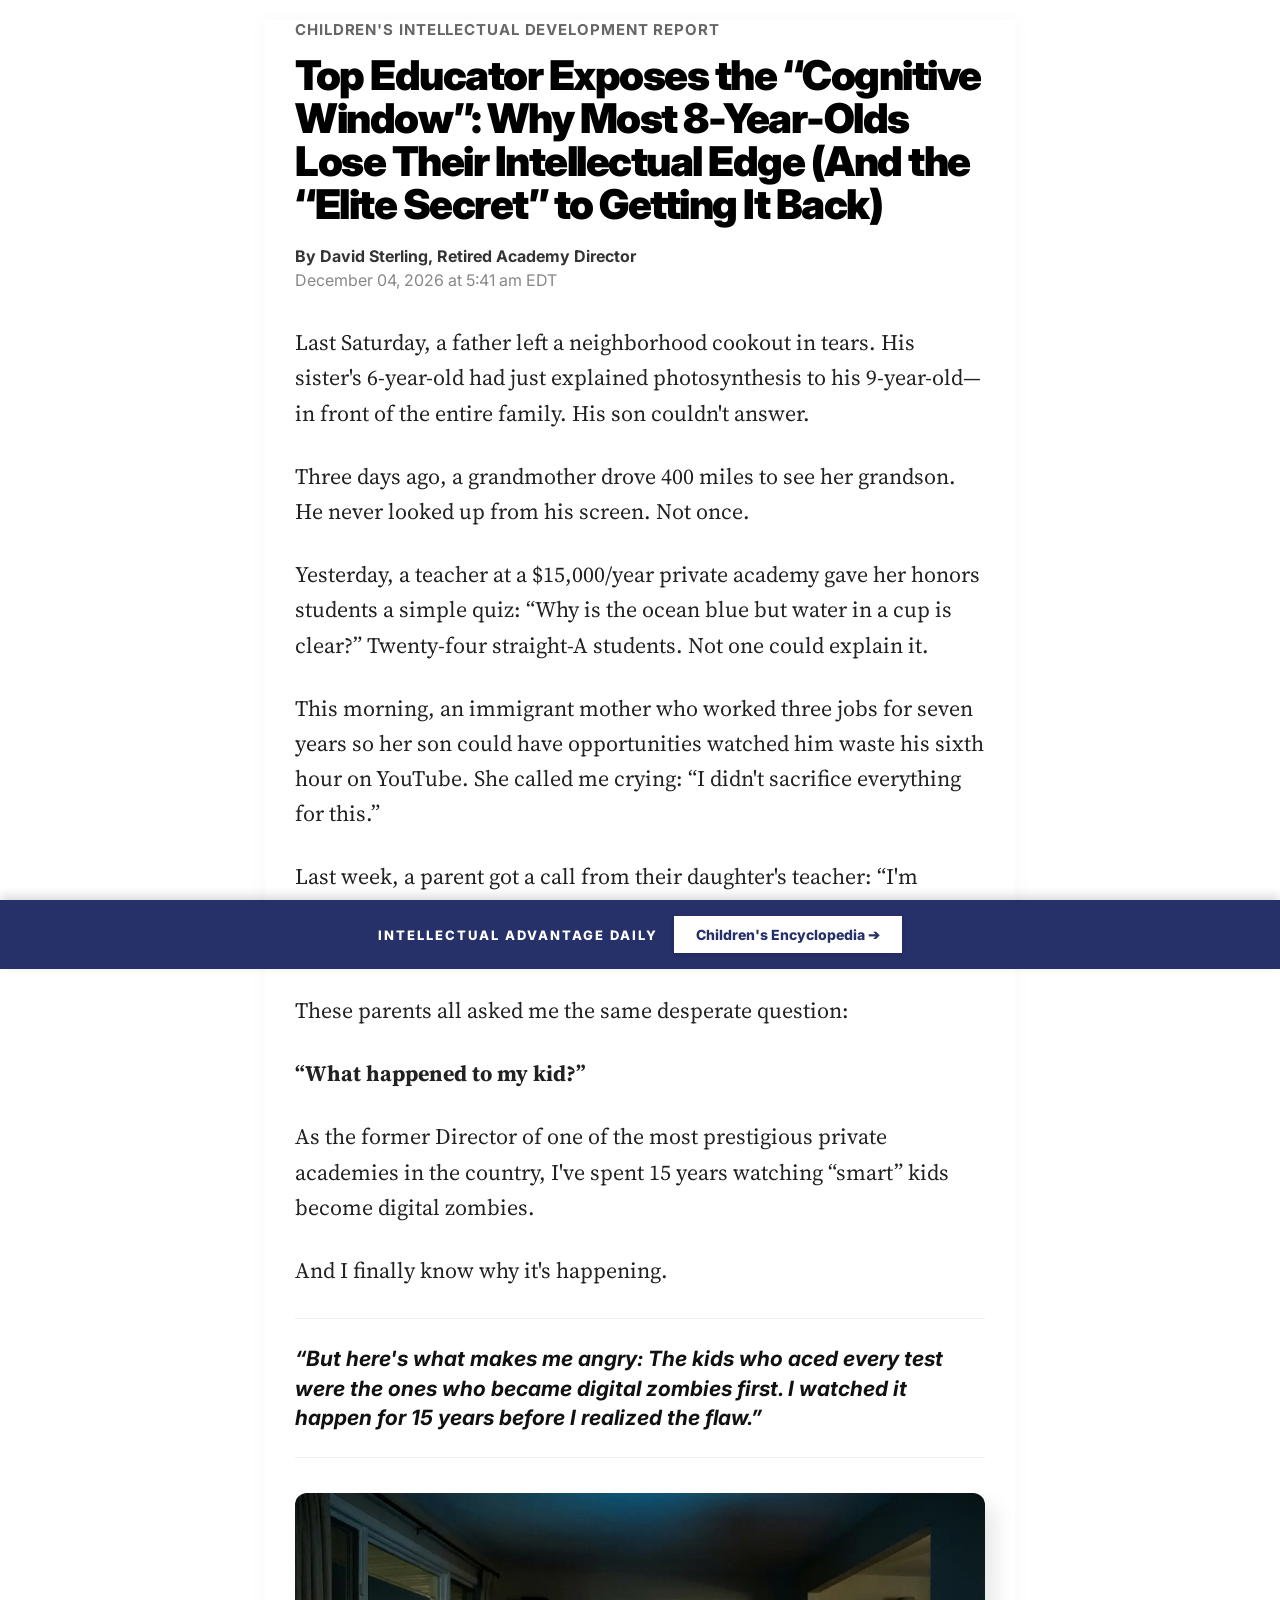
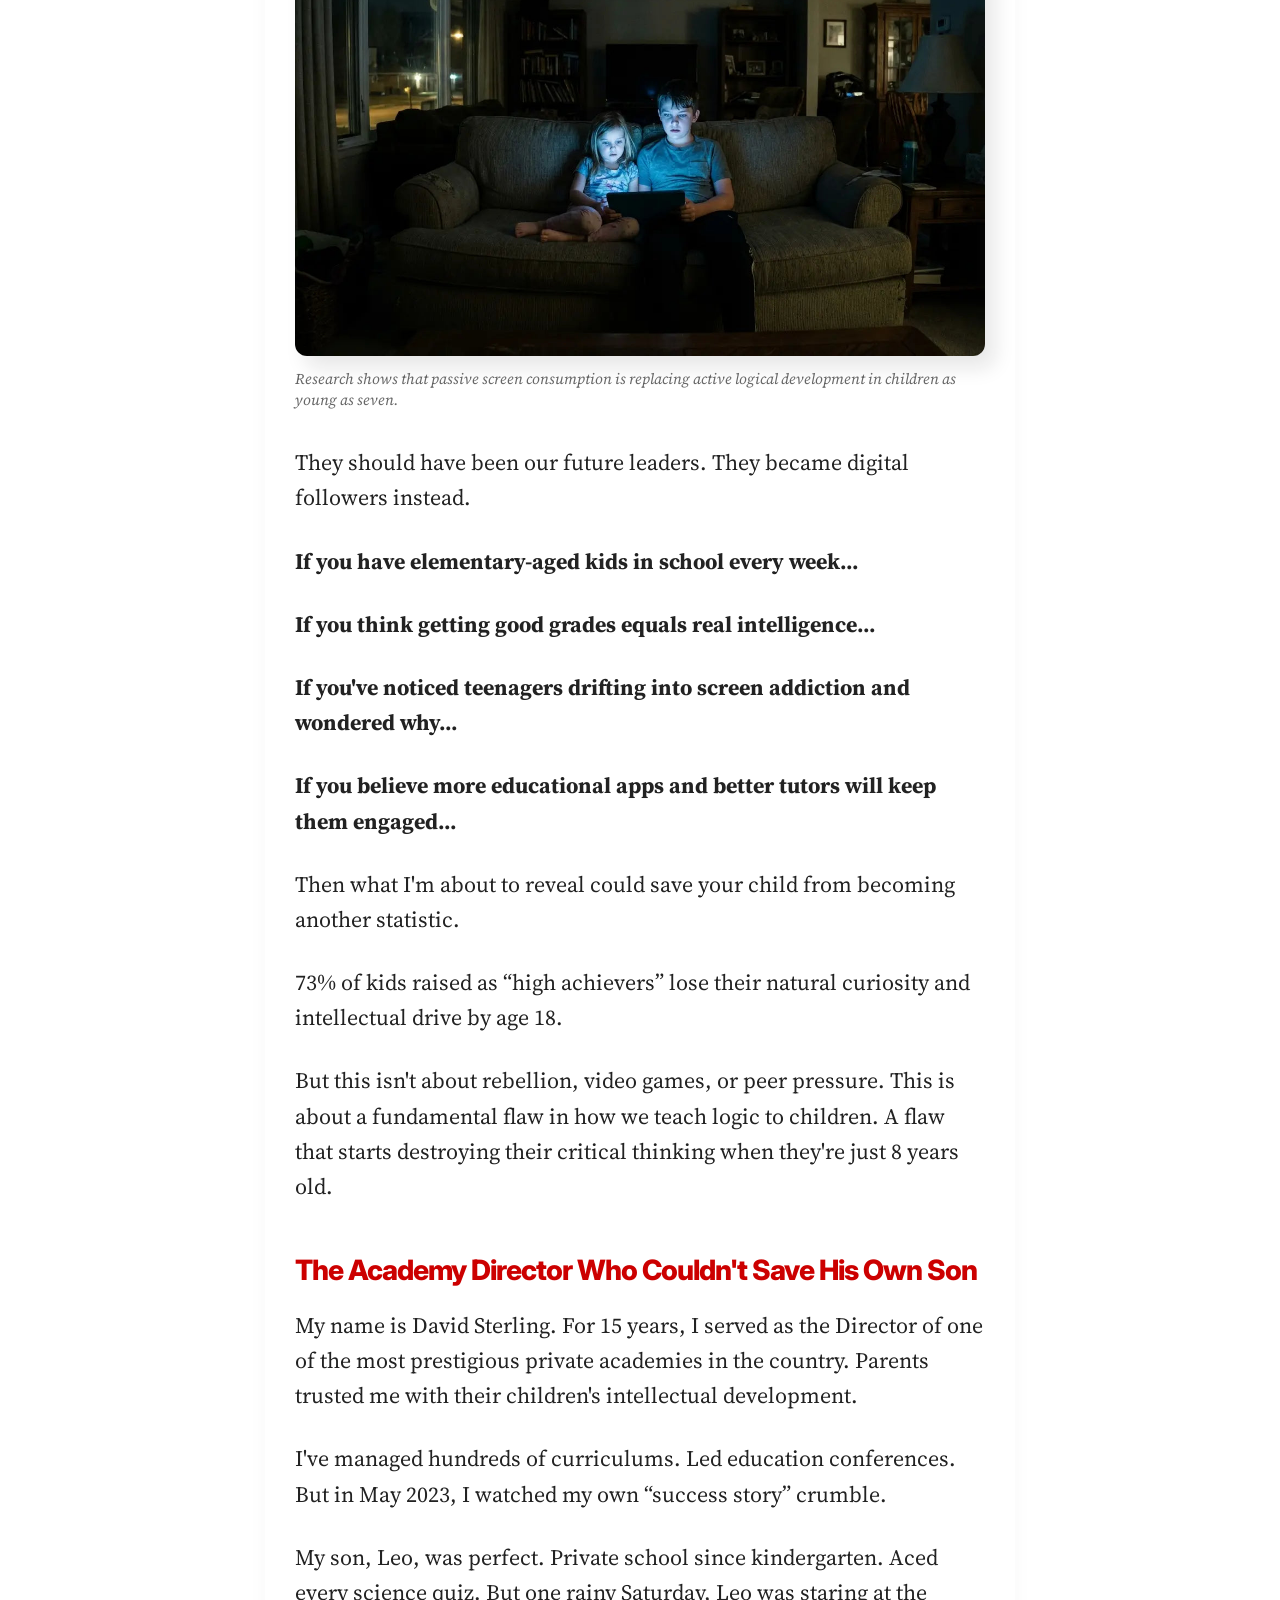
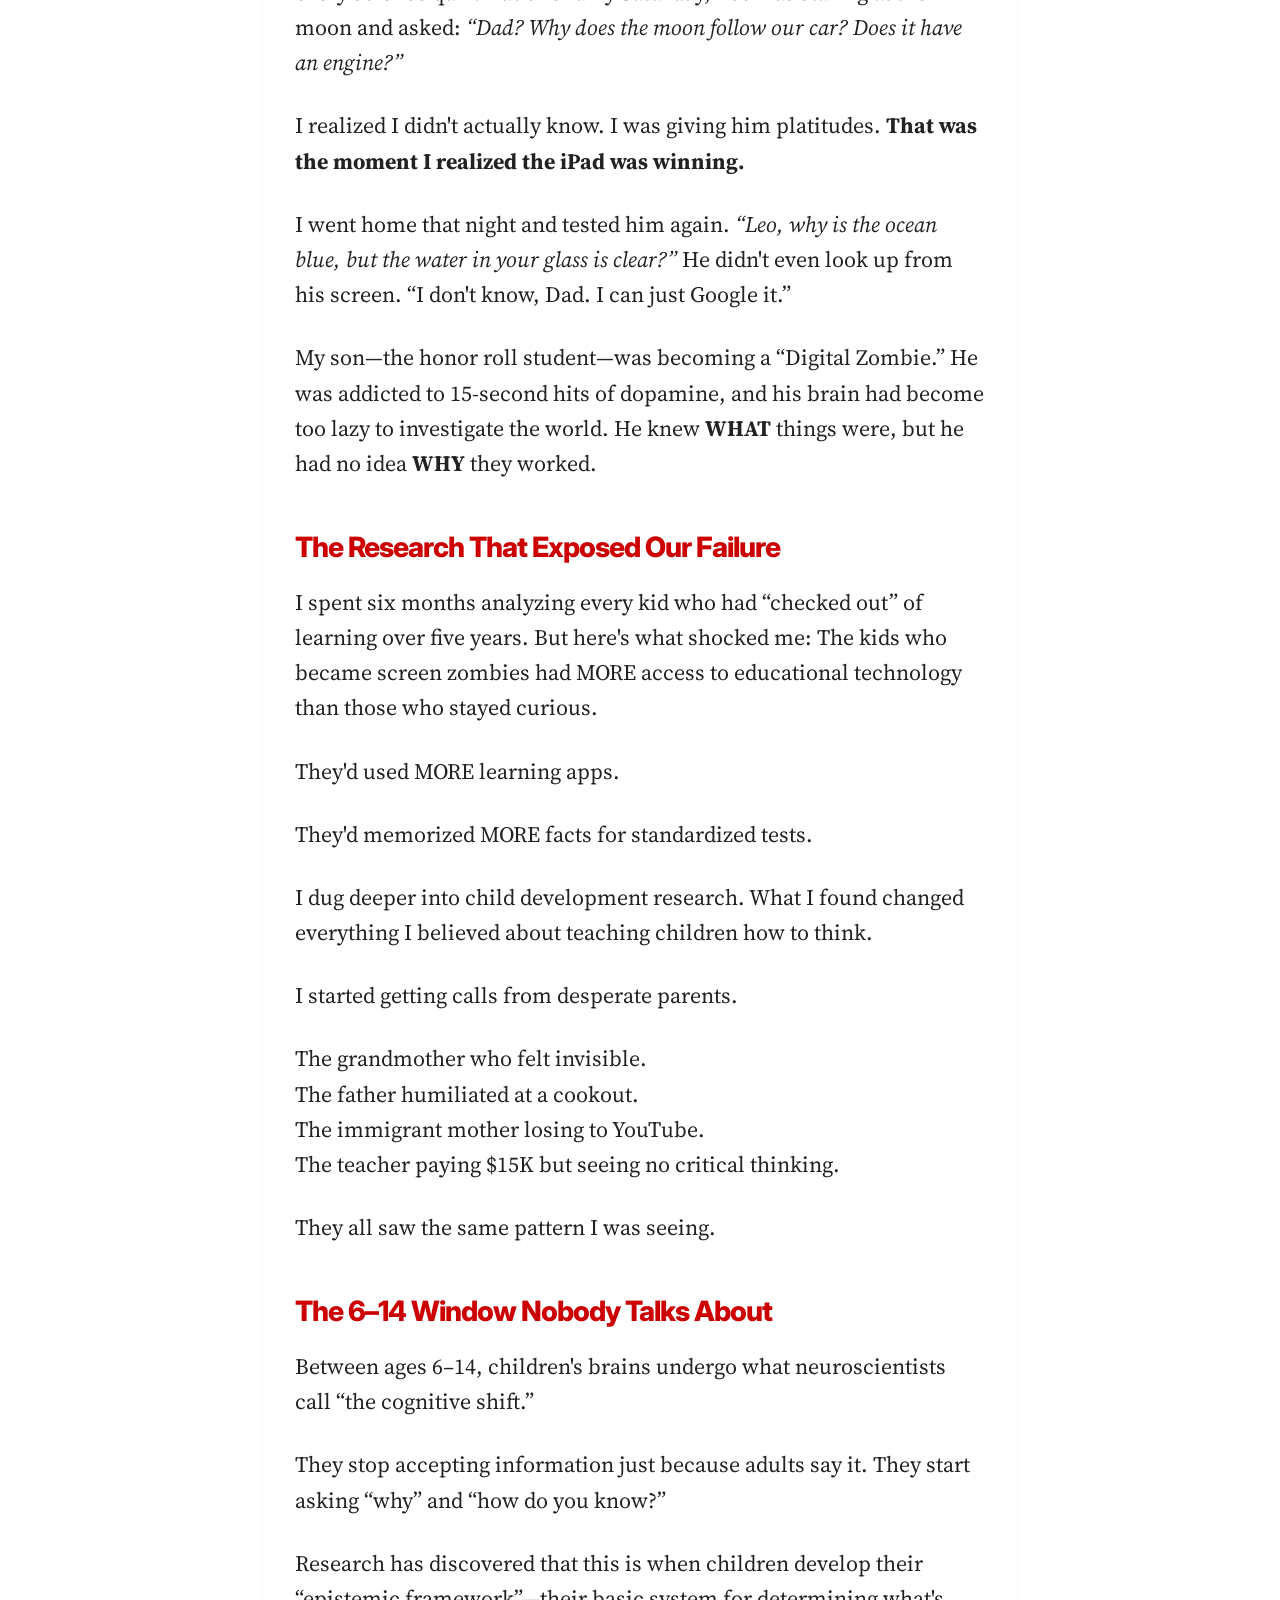
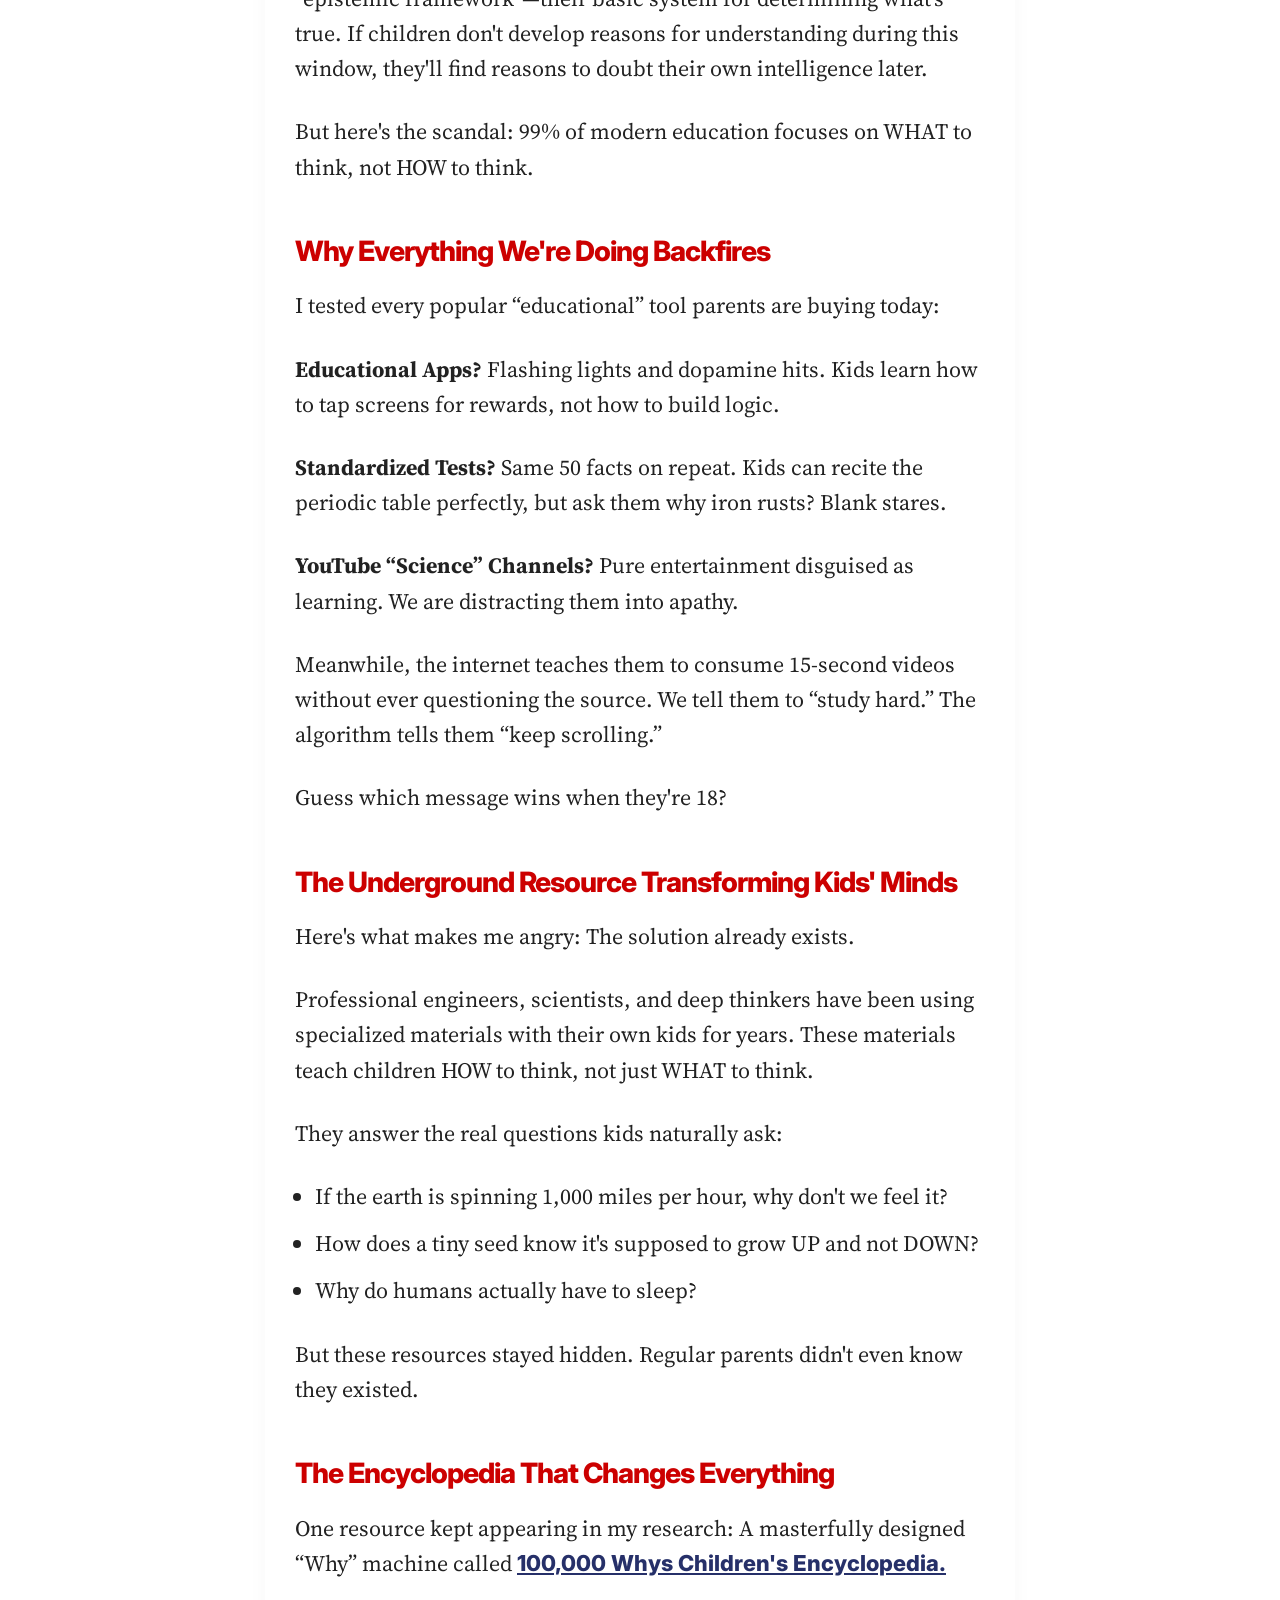
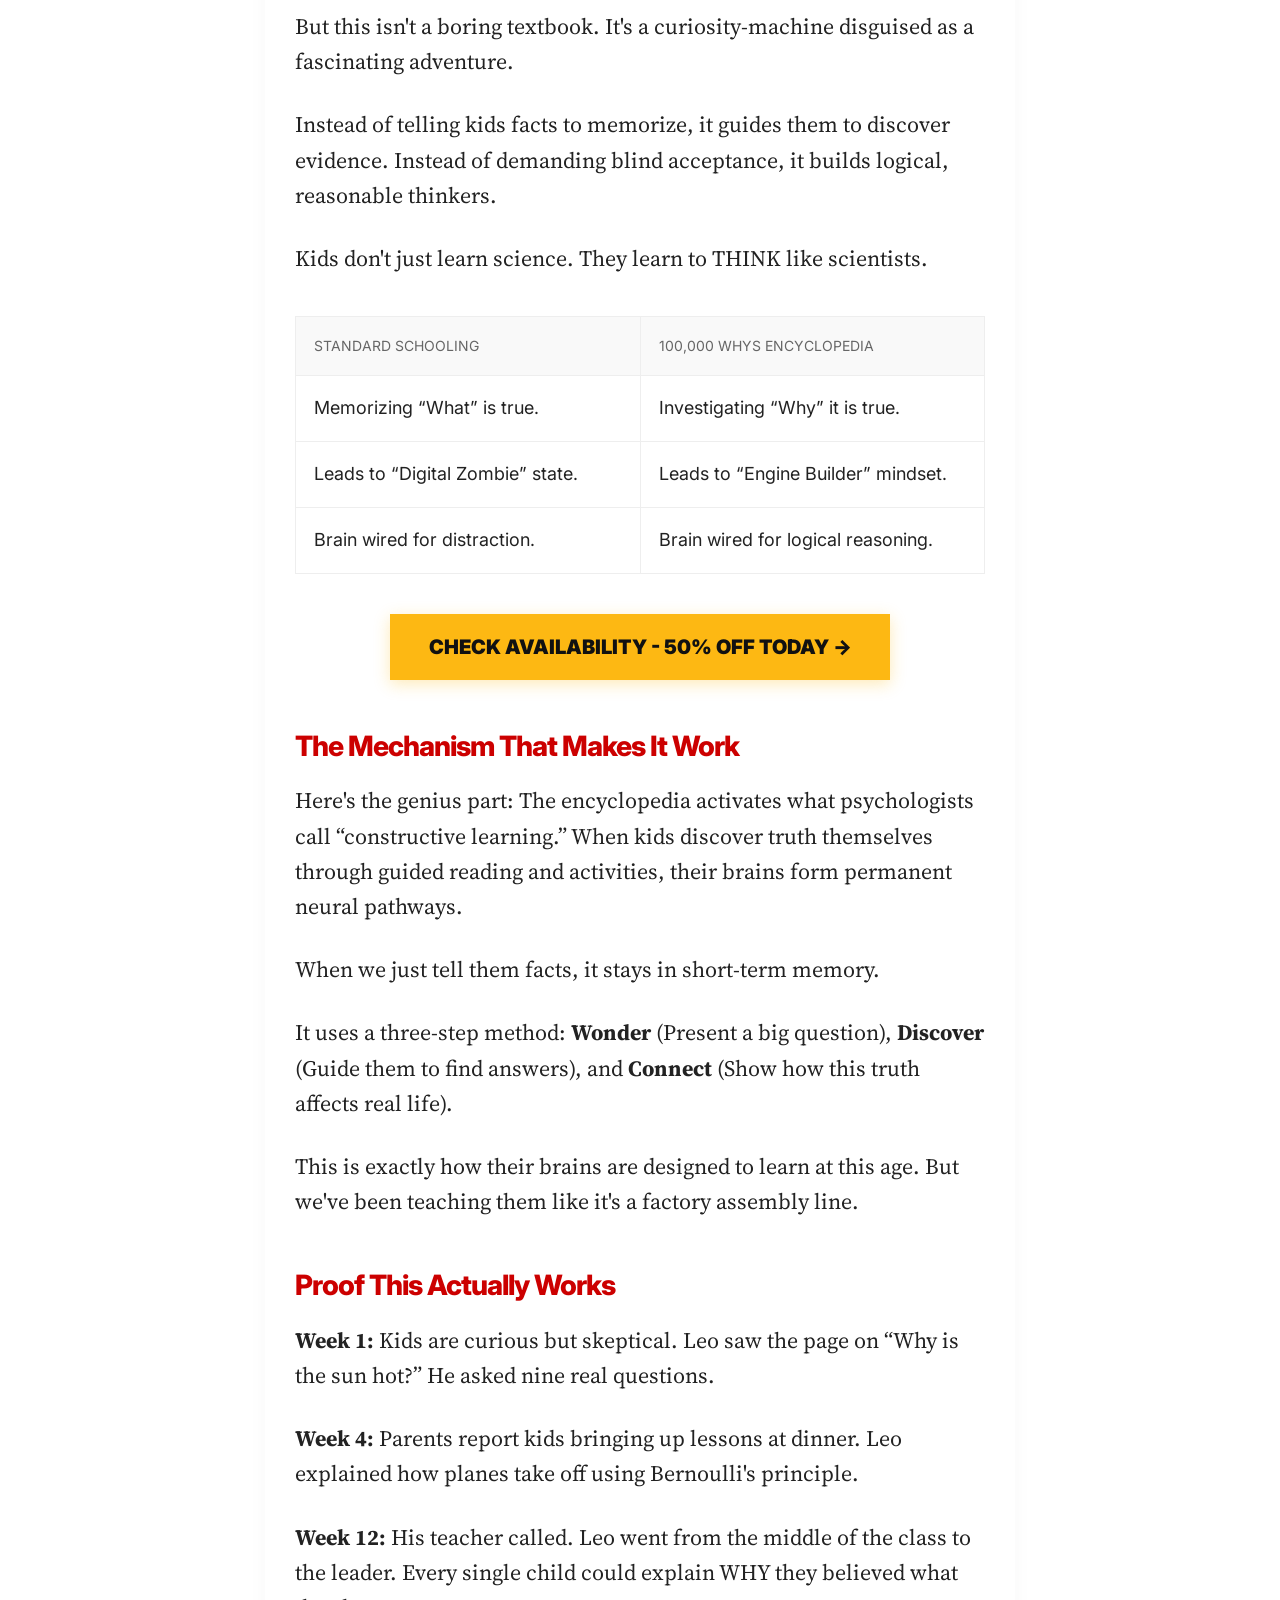
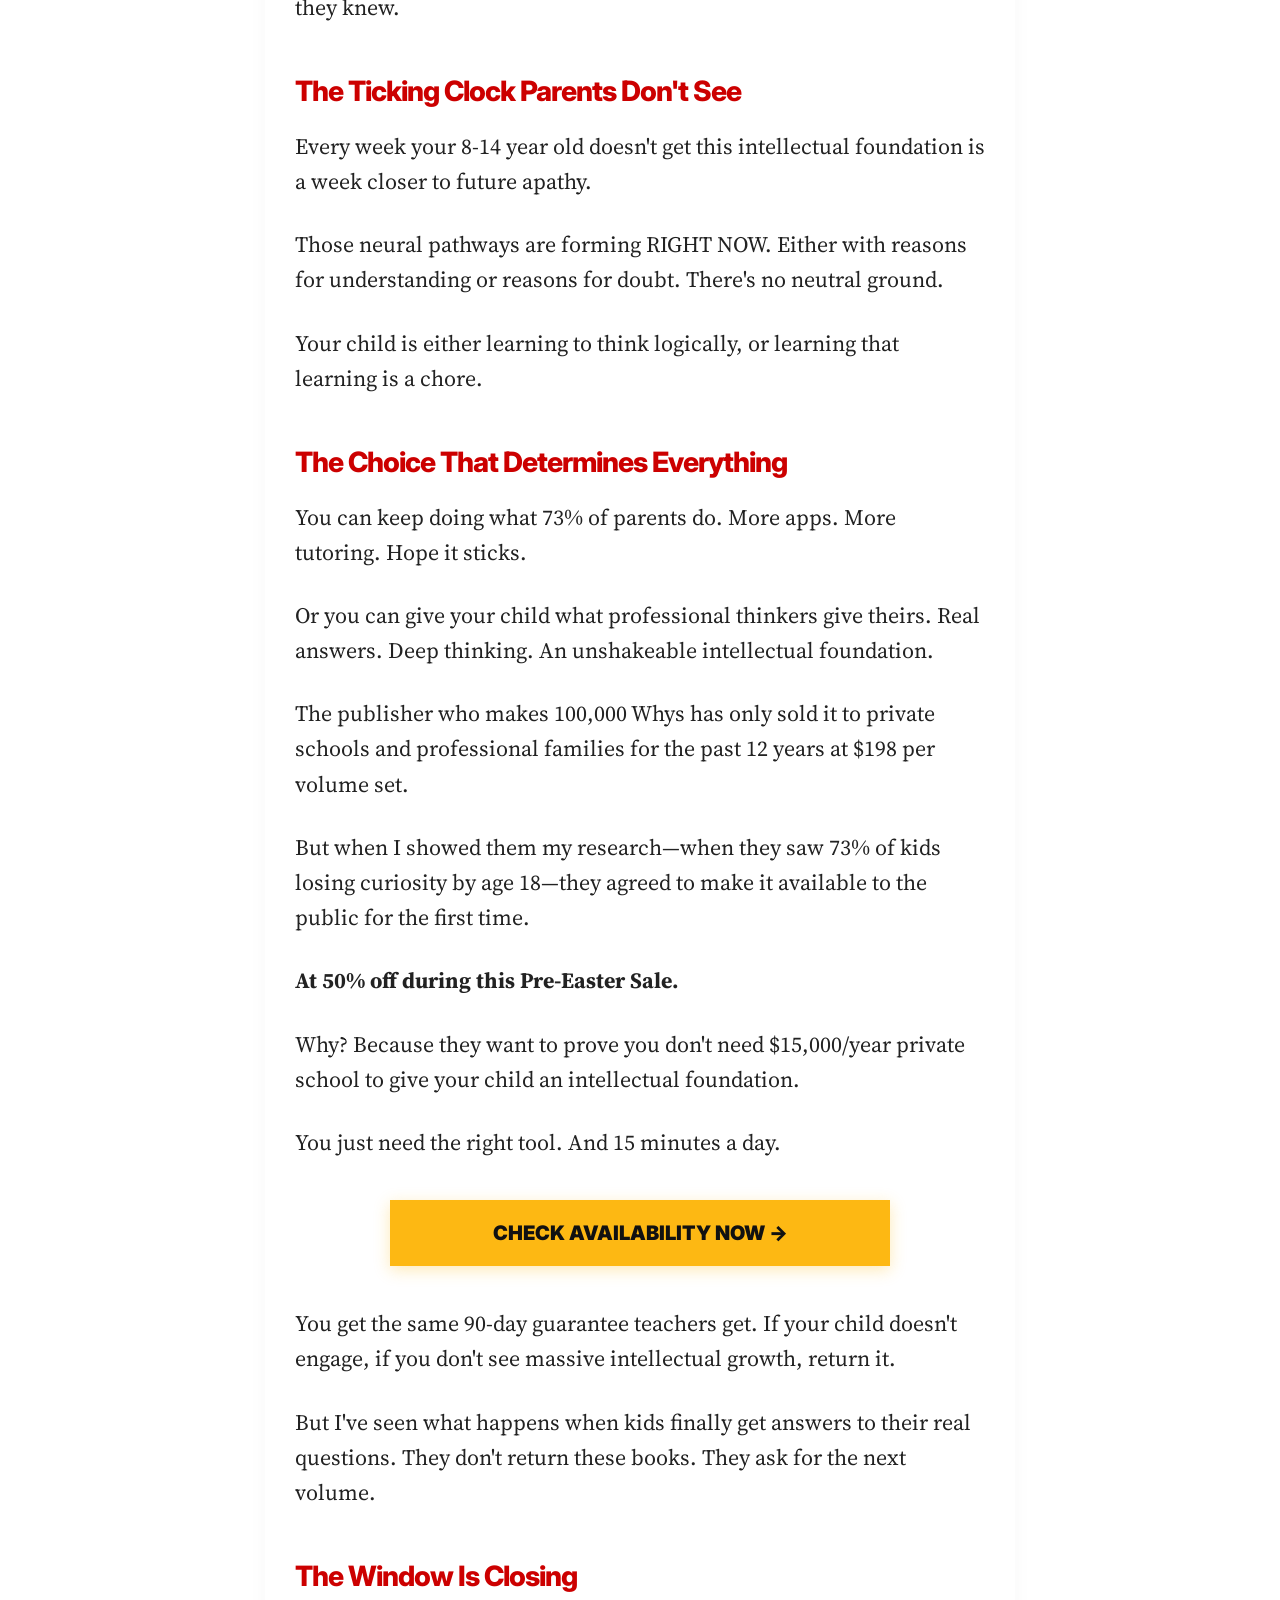
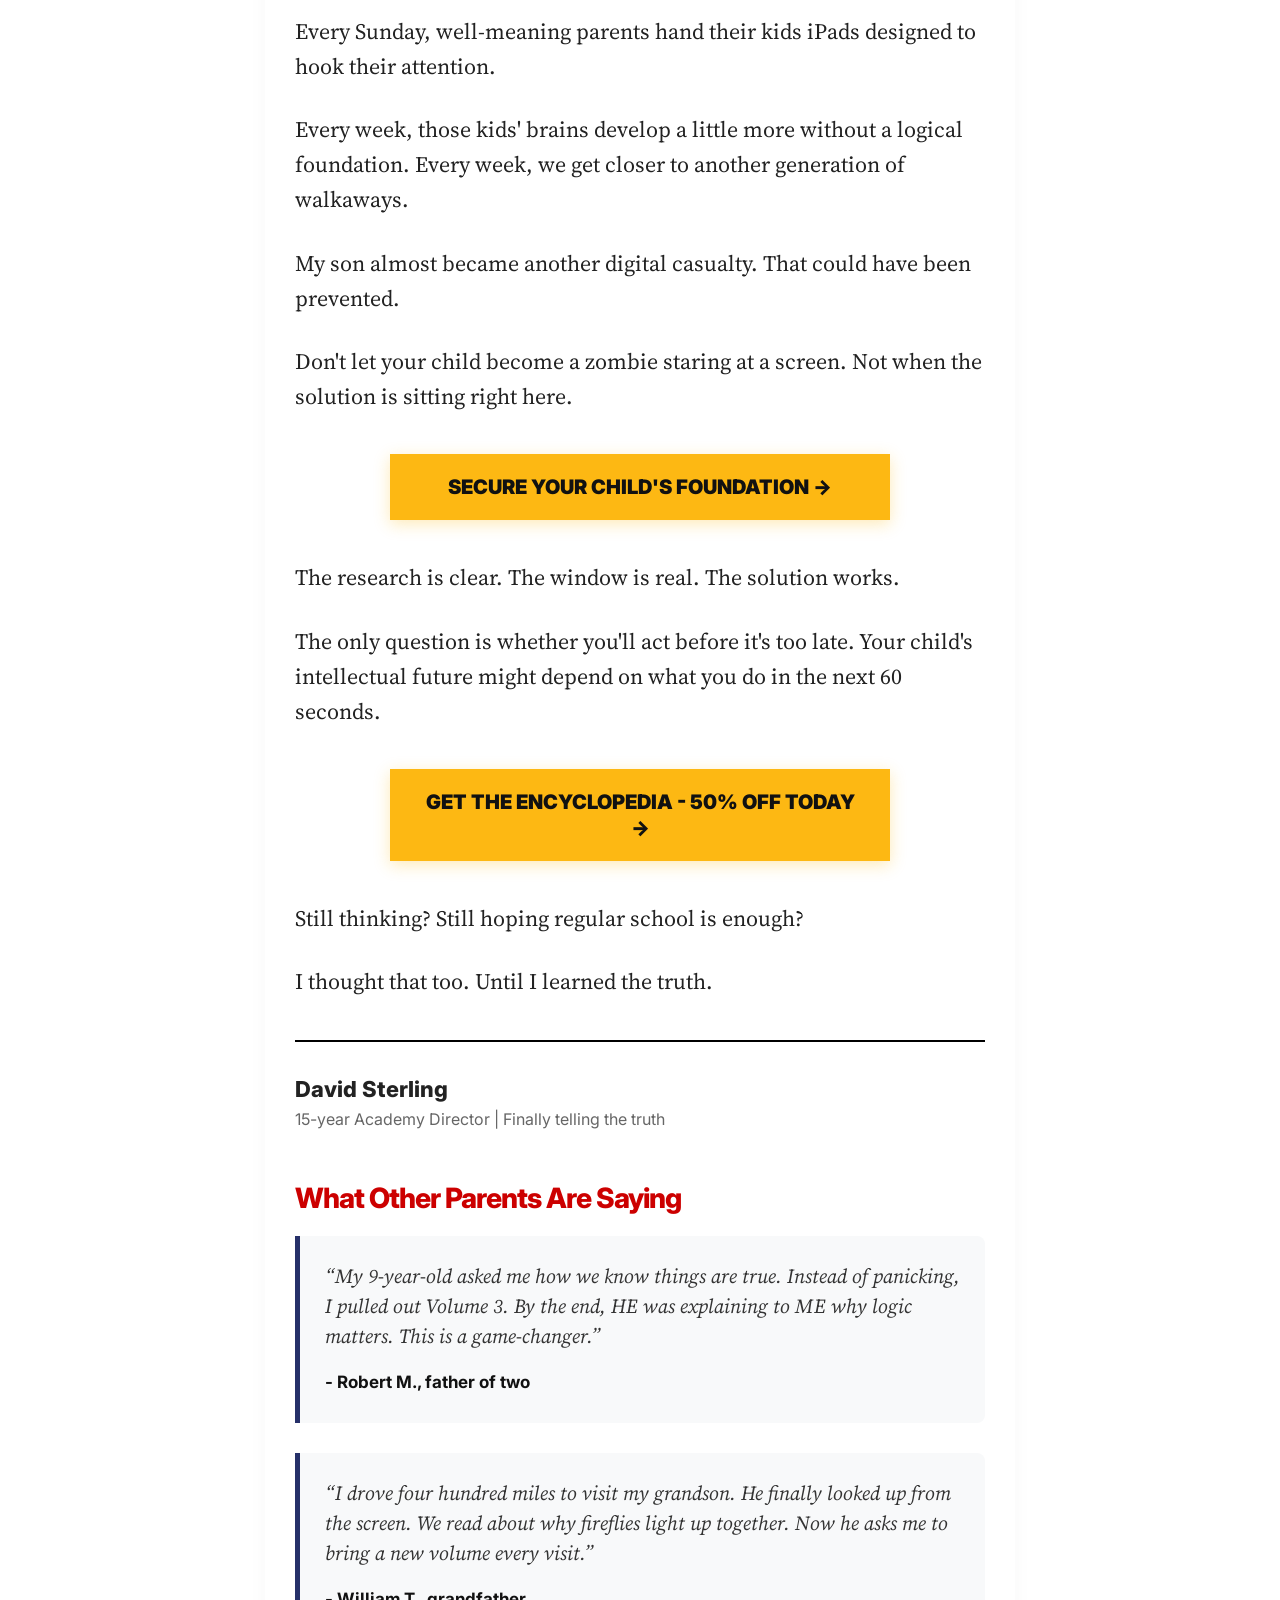
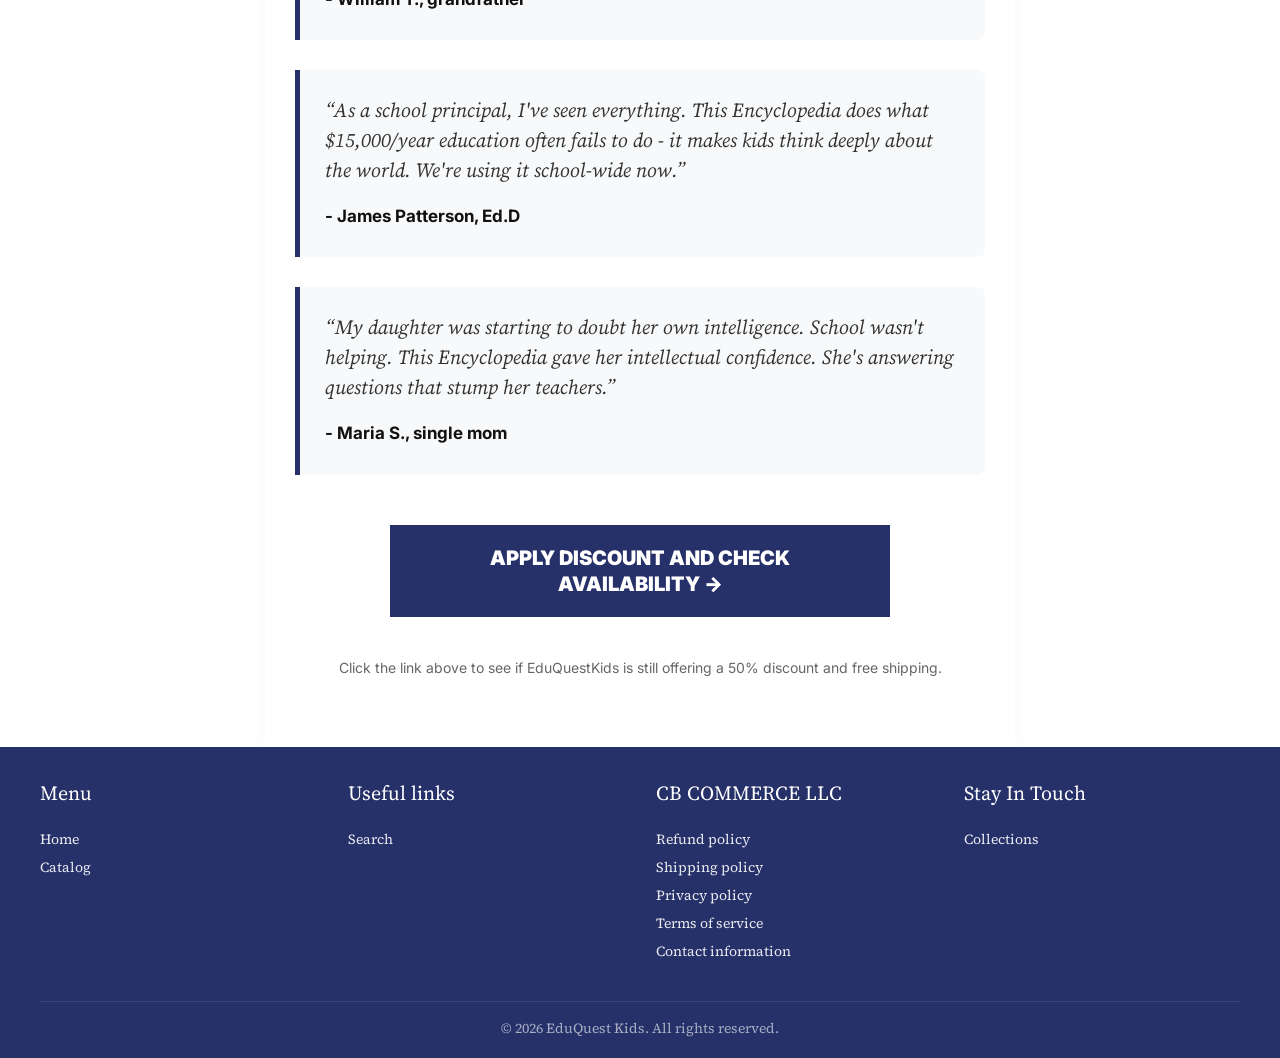
==== commit 61eed9f0: "Update index.html" ====
--- a/index.html
+++ b/index.html
@@ -6,46 +6,14 @@
   <title>Intellectual Advantage Daily | EduQuest Kids</title>
   <meta name="description" content="Top Educator Exposes the Cognitive Window: Why Most 8-Year-Olds Lose Their Intellectual Edge">
   <link rel="stylesheet" href="css/style.css">
+
+  
+
+  
 </head>
 <body>
 
-  <!-- Countdown Bar -->
-  <div class="countdown-bar">
-    <a href="https://eduquestkids.com/products/childrens-encyclopedia-100-000-whys-build-your-childs-ultimate-brain">
-      <div class="countdown-inner">
-        <div class="countdown-content">
-          <span class="countdown-label">Spring Sale Countdown</span>
-          <div class="timer-part">
-            <div class="time-box">
-              <span class="time-number">02</span>
-              <span class="time-unit">Days</span>
-            </div>
-          </div>
-          <span class="countdown-sep">:</span>
-          <div class="timer-part">
-            <div class="time-box">
-              <span class="time-number">14</span>
-              <span class="time-unit">Hrs</span>
-            </div>
-          </div>
-          <span class="countdown-sep">:</span>
-          <div class="timer-part">
-            <div class="time-box">
-              <span class="time-number">37</span>
-              <span class="time-unit">Min</span>
-            </div>
-          </div>
-          <span class="countdown-sep">:</span>
-          <div class="timer-part">
-            <div class="time-box">
-              <span class="time-number">22</span>
-              <span class="time-unit">Sec</span>
-            </div>
-          </div>
-        </div>
-      </div>
-    </a>
-  </div>
+  
 
   <!-- Main Content Wrapper -->
   <div class="content-wrapper">
@@ -181,7 +149,7 @@
 
         <h2 class="subheading">The Encyclopedia That Changes Everything</h2>
 
-        <p>One resource kept appearing in my research: A masterfully designed &ldquo;Why&rdquo; machine called <a class="text-link" href="https://eduquestkids.com/products/childrens-encyclopedia-100-000-whys-build-your-childs-ultimate-brain">100,000 Whys Children's Encyclopedia.</a></p>
+        <p>One resource kept appearing in my research: A masterfully designed &ldquo;Why&rdquo; machine called <a class="text-link" href="/product.html?mc_sub=1">100,000 Whys Children's Encyclopedia.</a></p>
 
         <p>But this isn't a boring textbook. It's a curiosity-machine disguised as a fascinating adventure.</p>
 
@@ -215,7 +183,7 @@
 
         <!-- CTA 1 -->
         <div class="cta-wrapper">
-          <a class="cta-btn gold" href="https://eduquestkids.com/products/childrens-encyclopedia-100-000-whys-build-your-childs-ultimate-brain">CHECK AVAILABILITY - 50% OFF TODAY &rarr;</a>
+          <a class="cta-btn gold" href="/product.html?mc_sub=1">CHECK AVAILABILITY - 50% OFF TODAY &rarr;</a>
         </div>
 
         <h2 class="subheading">The Mechanism That Makes It Work</h2>
@@ -260,7 +228,7 @@
 
         <!-- CTA 2 -->
         <div class="cta-wrapper">
-          <a class="cta-btn gold" href="https://eduquestkids.com/products/childrens-encyclopedia-100-000-whys-build-your-childs-ultimate-brain">CHECK AVAILABILITY NOW &rarr;</a>
+          <a class="cta-btn gold" href="/product.html?mc_sub=1">CHECK AVAILABILITY NOW &rarr;</a>
         </div>
 
         <p>You get the same 90-day guarantee teachers get. If your child doesn't engage, if you don't see massive intellectual growth, return it.</p>
@@ -279,7 +247,7 @@
 
         <!-- CTA 3 -->
         <div class="cta-wrapper">
-          <a class="cta-btn gold" href="https://eduquestkids.com/products/childrens-encyclopedia-100-000-whys-build-your-childs-ultimate-brain">SECURE YOUR CHILD'S FOUNDATION &rarr;</a>
+          <a class="cta-btn gold" href="/product.html?mc_sub=1">SECURE YOUR CHILD'S FOUNDATION &rarr;</a>
         </div>
 
         <p>The research is clear. The window is real. The solution works.</p>
@@ -288,7 +256,7 @@
 
         <!-- CTA 4 -->
         <div class="cta-wrapper">
-          <a class="cta-btn gold" href="https://eduquestkids.com/products/childrens-encyclopedia-100-000-whys-build-your-childs-ultimate-brain">GET THE ENCYCLOPEDIA - 50% OFF TODAY &rarr;</a>
+          <a class="cta-btn gold" href="/product.html?mc_sub=1">GET THE ENCYCLOPEDIA - 50% OFF TODAY &rarr;</a>
         </div>
 
         <p>Still thinking? Still hoping regular school is enough?</p>
@@ -325,7 +293,7 @@
 
         <!-- CTA 5 (navy) -->
         <div class="cta-wrapper" style="margin-top: 50px;">
-          <a class="cta-btn navy" href="https://eduquestkids.com/products/childrens-encyclopedia-100-000-whys-build-your-childs-ultimate-brain">APPLY DISCOUNT AND CHECK AVAILABILITY &rarr;</a>
+          <a class="cta-btn navy" href="/product.html?mc_sub=1">APPLY DISCOUNT AND CHECK AVAILABILITY &rarr;</a>
         </div>
 
         <p style="margin-top: 16px; text-align: center; font-family: 'Inter', sans-serif; font-size: 14px; color: #666;">Click the link above to see if EduQuestKids is still offering a 50% discount and free shipping.</p>
@@ -337,7 +305,7 @@
   <header id="masthead" class="masthead">
     <div class="masthead-inner">
       <span class="masthead-label">Intellectual Advantage Daily</span>
-      <a class="masthead-btn" href="https://eduquestkids.com/products/childrens-encyclopedia-100-000-whys-build-your-childs-ultimate-brain">Children's Encyclopedia &#10132;</a>
+      <a class="masthead-btn" href="/product.html?mc_sub=1">Children's Encyclopedia &#10132;</a>
     </div>
   </header>
 
